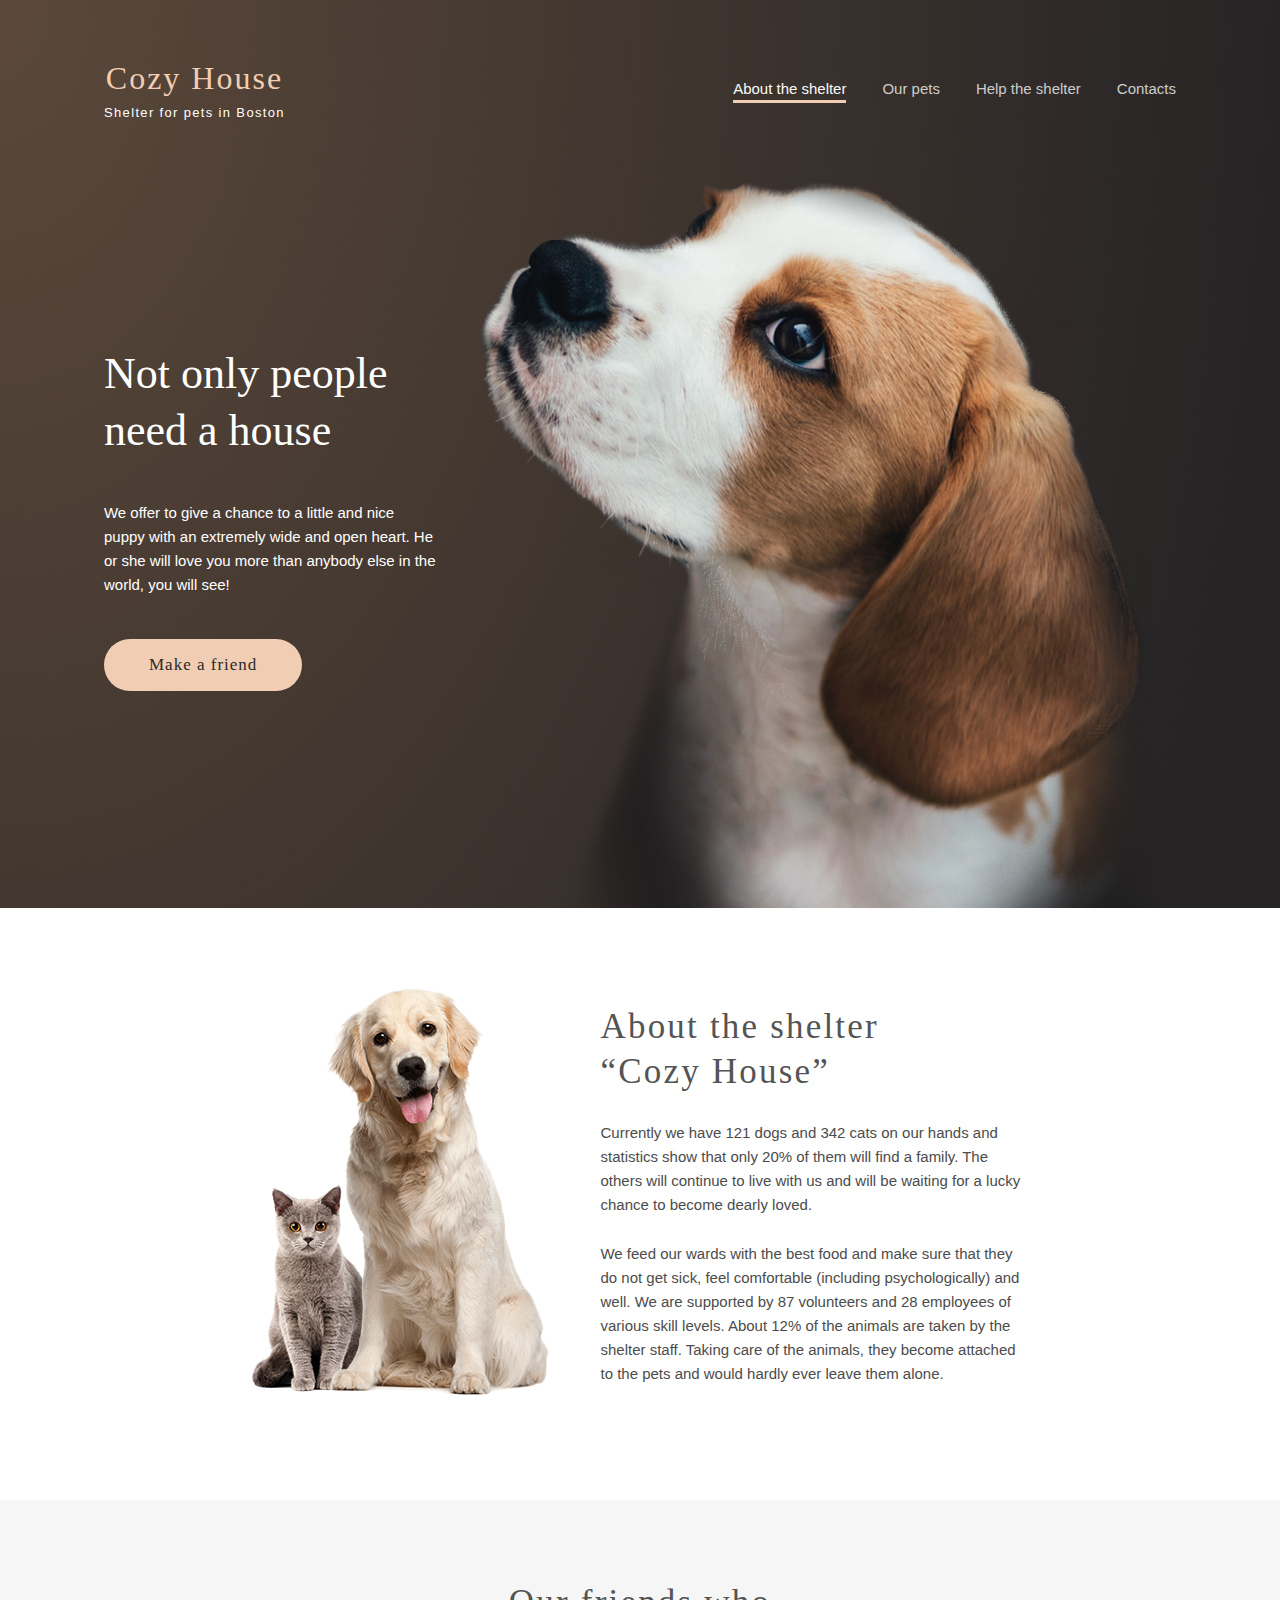
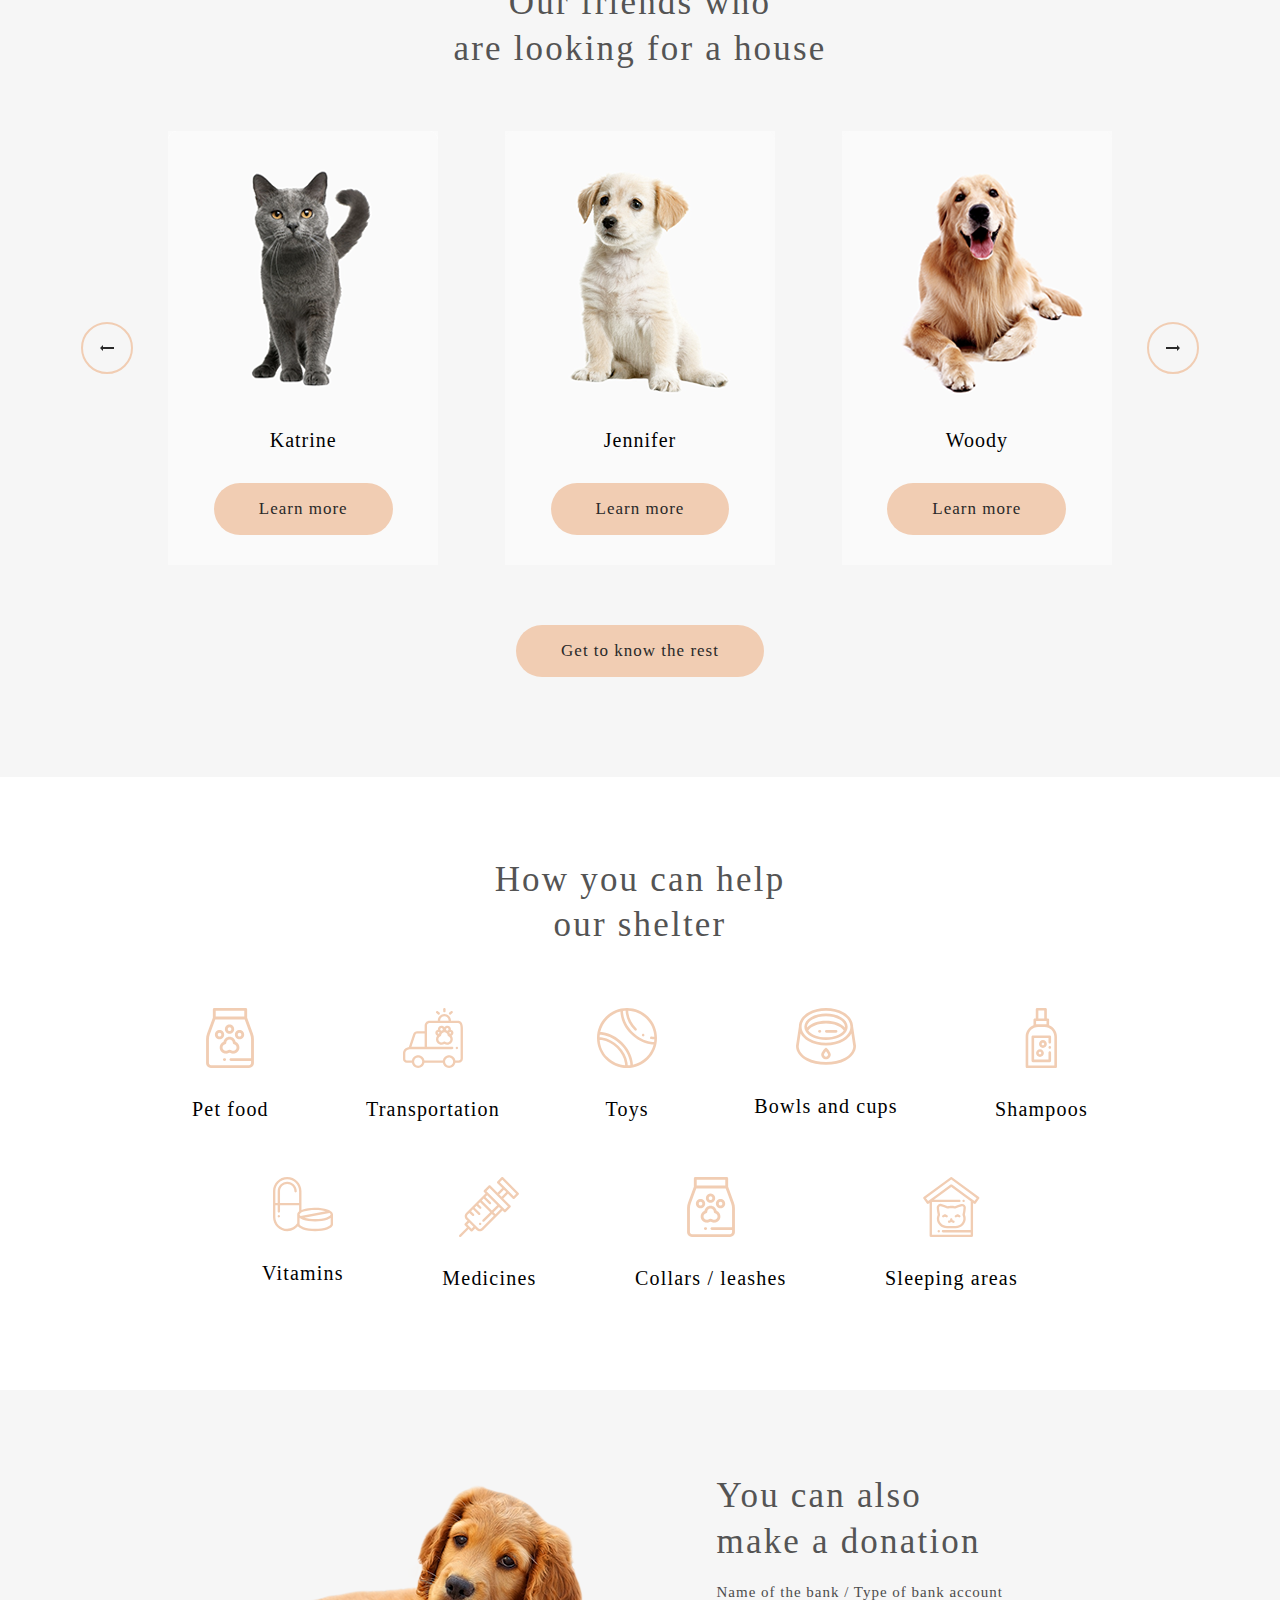
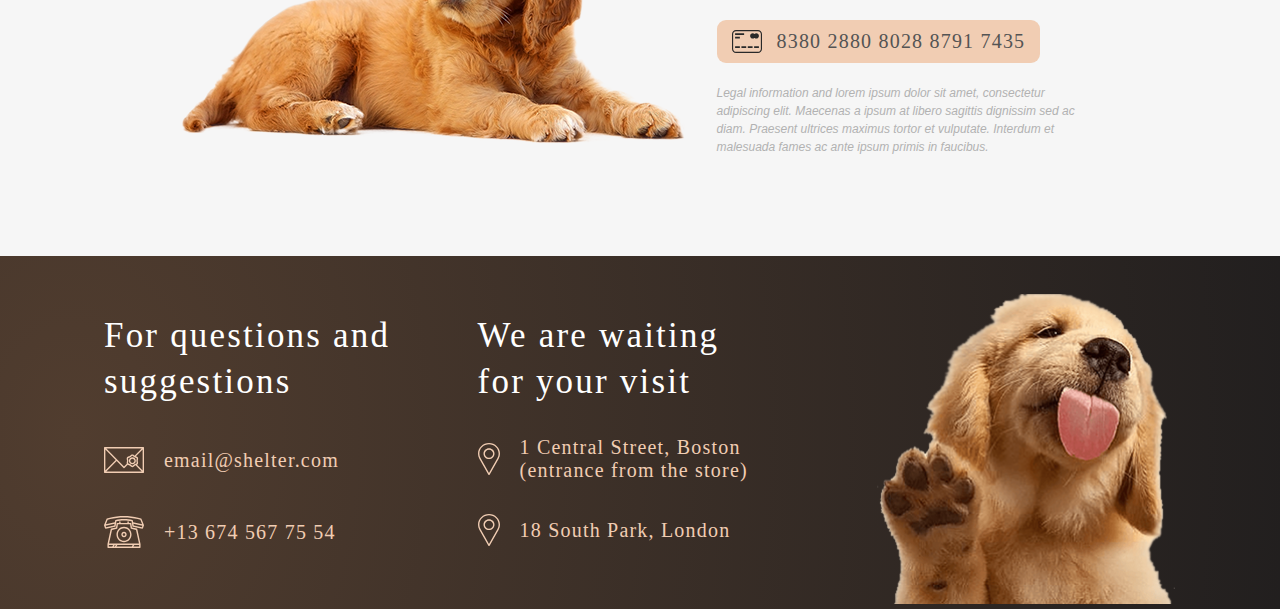
==== shelter/pages/main/index.html @ 8265699c "feat: added footer" ====
<!DOCTYPE html>
<html lang="en">
<head>
  <meta charset="UTF-8">
  <meta name="viewport" content="width=device-width, initial-scale=1.0">
  <title>Shelter</title>
  <link rel="stylesheet" href="normolize.css">
  <link rel="stylesheet" href="style.css">
</head>
<body>
  
  <header class="header">
    <div class="container">
      <div class="row header__row">
        <div class="logo">
          <h1 class="logo__title">Cozy House</h1>
          <span class="logo__subtitle">Shelter for pets in Boston</span>
        </div>
        <nav class="navigation">
          <ul class="menu">
            <li class="menu__item">
              <a href="#" class="menu__item-link item-link__active">About the shelter</a>
            </li>
            <li class="menu__item">
              <a href="#" class="menu__item-link">Our pets</a>
            </li>
            <li class="menu__item">
              <a href="#" class="menu__item-link">Help the shelter</a>
            </li>
            <li class="menu__item">
              <a href="#" class="menu__item-link">Contacts</a>
            </li>
          </ul>
        </nav>
      </div>
    </div>
    <!-- /.container -->
  </header>
  <!-- /.header -->
  <main class="hero">
    <div class="container">
      <div class="row hero__row">
        <div class="hero-text">
          <h2 class="hero__title">Not only people need a house</h2>
          <p class="hero__subtitle paragraph-l">We offer to give a chance to a little and nice puppy with an extremely wide and open heart. He or she will love you more than anybody else in the world, you will see!</p>
          <button class="button hero__button">Make a friend</button>
        </div>
        <!-- /.hero-text -->
        <div class="hero-image__wrapper">
          <img src="/shelter/assets/images/start-screen-puppy.png" alt="main-dog" class="hero__image">
        </div>
        <!-- /.hero-image -->
      </div>
    </div>
    <!-- /.container -->
  </main>
  <!-- /.hero -->
  <section class="about section">
    <div class="container">
      <div class="row about__row">
        <div class="about__image-wrapper">
          <img src="/shelter/assets/images/about-pets.png" alt="about-pets" class="about__image">
        </div>
        <div class="about__text">
          <h3 class="about-heading heading">About the shelter “Cozy House”</h3>
          <p class="about-subheading paragraph-l">
            Currently we have 121 dogs and 342 cats on our hands and statistics show that only 20% of them will find a family. The others will continue to live with us and will be waiting for a lucky chance to become dearly loved.
          </p>
          <p class="about-subheading paragraph-l">
            We feed our wards with the best food and make sure that they do not get sick, feel comfortable (including psychologically) and well. We are supported by 87 volunteers and 28 employees of various skill levels. About 12% of the animals are taken by the shelter staff. Taking care of the animals, they become attached to the pets and would hardly ever leave them alone.
          </p>
        </div>
      </div>
    </div>
    <!-- /.container -->
  </section>
  <!-- /.about -->
  <section class="pets section">
    <div class="container">
      <div class="row pets__row">
        <h3 class="pets-heading heading">Our friends who
          <br>are looking for a house</h3>
        <div class="pets__slider slider">
          <button class="button__arrow button__arrow-prev"></button>
          <div class="pets-card">
            <img src="/shelter/assets/images/pets-katrine.png" alt="pets-katrine" class="pets-card__image">
            <div class="pets-card__name">Katrine</div>
            <div class="button button-light">Learn more</div>
          </div>
          <div class="pets-card">
            <img src="/shelter/assets/images/pets-jennifer.png" alt="pets-jennifer" class="pets-card__image">
            <div class="pets-card__name">Jennifer</div>
            <div class="button button-light">Learn more</div>
          </div>
          <div class="pets-card">
            <img src="/shelter/assets/images/pets-woody.png" alt="pets-woody" class="pets-card__image">
            <div class="pets-card__name">Woody</div>
            <div class="button button-light">Learn more</div>
          </div>
          <button class="button__arrow button__arrow-next"></button>
        </div>
        <button class="button pets__button">Get to know the rest</button>
      </div>
    </div>
    <!-- /.container -->
  </section>
  <!-- /.pets -->
  <section class="help section">
    <div class="container">
      <h3 class="help-heading heading">How you can help
        <br>our shelter</h3>
      <div class="help-list">
        <div class="help-list__row">
          <div class="list-item">
            <div class="item-img__wrap">
              <img src="/shelter/assets/icons/icon-pet-food.svg" alt="food" class="item-image">
            </div>
            <h4 class="item-heading">Pet food</h4>
          </div>
          <div class="list-item">
            <div class="item-img__wrap">
              <img src="/shelter/assets/icons/transportation.svg" alt="Transportation" class="item-image">
            </div>
            <h4 class="item-heading">Transportation</h4>
          </div>
          <div class="list-item">
            <div class="item-img__wrap">
              <img src="/shelter/assets/icons/toys.svg" alt="Toys" class="item-image">
            </div>
            <h4 class="item-heading">Toys</h4>
          </div>
          <div class="list-item">
            <div class="item-img__wrap">
              <img src="/shelter/assets/icons/bowls-and-cups.svg" alt="Bowls and cups" class="item-image">
            </div>
            <h4 class="item-heading">Bowls and cups</h4>
          </div>
          <div class="list-item">
            <div class="item-img__wrap">
              <img src="/shelter/assets/icons/shampoos.svg" alt="Shampoos" class="item-image">
            </div>
            <h4 class="item-heading">Shampoos</h4>
          </div>
        </div>
        <div class="help-list__row help-list__row--around">
          <div class="list-item">
            <div class="item-img__wrap">
              <img src="/shelter/assets/icons/vitamins.svg" alt="Vitamins" class="item-image">
            </div>
            <h4 class="item-heading">Vitamins</h4>
          </div>
          <div class="list-item">
            <div class="item-img__wrap">
              <img src="/shelter/assets/icons/medicines.svg" alt="Medicines" class="item-image">
            </div>
            <h4 class="item-heading">Medicines</h4>
          </div>
          <div class="list-item">
            <div class="item-img__wrap">
              <img src="/shelter/assets/icons/Vector.svg" alt="Collars / leashes" class="item-image">
            </div>
            <h4 class="item-heading">Collars / leashes</h4>
          </div>
          <div class="list-item">
            <div class="item-img__wrap">
              <img src="/shelter/assets/icons/sleeping-area.svg" alt="Sleeping areas" class="item-image">
            </div>
            <h4 class="item-heading">Sleeping areas</h4>
          </div>
        </div>
      </div>
      
    </div>
    <!-- /.container -->
  </section>
  <!-- /.help -->
  <section class="donation section">
    <div class="container">
      <div class="row donation__row">
        <div class="donation-dog__wrap">
          <img src="/shelter/assets/images/donation-dog.png" alt="dog" class="donation-dog">
        </div>
        <div class="about__text donation__text">
          <h3 class="about-heading heading donation-heading">You can also make a donation</h3>
          <p class="about-subheading paragraph-l donation-subheading">
            Name of the bank / Type of bank account
          </p>
          <div class="credit-card">
            <div class="credit-card__img-wrap">
              <img src="/shelter/assets/icons/credit-card.svg" alt="credit" class="credit-card-image">
            </div>
            <a href="#" class="credit-card__link">8380 2880 8028 8791 7435</a>
          </div>
          <p class="credit-card__desk">
            Legal information and lorem ipsum dolor sit amet, consectetur adipiscing elit. Maecenas a ipsum at libero sagittis dignissim sed ac diam. Praesent ultrices maximus tortor et vulputate. Interdum et malesuada fames ac ante ipsum primis in faucibus.
          </p>
        </div>
      </div>
    </div>
    <!-- /.container -->
  </section>
  <!-- /.donation -->
  <footer class="footer">
    <div class="container">
      <div class="row footer__row">
        <div class="footer__item">
          <h3 class="about-heading heading footer-heading">For questions and suggestions</h3>
          <div class="footer__item-element">
            <img src="/shelter/assets/icons/icon-email.svg" alt="email" class="footer-item__img">
            <a href="mailto:email@shelter.com" class="credit-card__link footer__item-link">email@shelter.com</a>
          </div>
          <div class="footer__item-element">
            <img src="/shelter/assets/icons/icon-phone.svg" alt="email" class="footer-item__img">
            <a href="tel:+136745677554" class="credit-card__link footer__item-link">+13 674 567 75 54</a>
          </div>
        </div>
        <div class="footer__item">
          <h3 class="about-heading heading footer-heading">We are waiting for your visit</h3>
          <div class="footer__item-element footer__location">
            <img src="/shelter/assets/icons/icon-marker.svg" alt="email" class="footer-item__img">
            <a href="https://www.google.com.ua/maps/place/1+Central+St,+Boston,+MA+02109,+%D0%A1%D0%A8%D0%90/@42.3585519,-71.056915,17z/data=!3m1!4b1!4m5!3m4!1s0x89e370868bc2ce7b:0x82fa7db94f5fea9e!8m2!3d42.3585519!4d-71.0547263?hl=ru" class="credit-card__link footer__item-link">1 Central Street, Boston (entrance from the store)</a>
          </div>
          <div class="footer__item-element footer__location">
            <img src="/shelter/assets/icons/icon-marker.svg" alt="email" class="footer-item__img">
            <a href="https://www.google.com.ua/maps/search/18+South+Park,+London+/@51.5285582,-0.2416815,11z/data=!3m1!4b1?hl=ru" class="credit-card__link footer__item-link">18 South Park, London </a>
          </div>
        </div>
        <div class="footer__item footer__item--puppy">
          <img src="/shelter/assets/images/footer-puppy.png" alt="puppy" class="footer-puppy">
        </div>
      </div>
    </div>
    <!-- /.container -->
  </footer>
  <!-- /.footer -->
</body>
</html>
---- shelter/pages/main/normolize.css ----
/*! normalize.css v8.0.1 | MIT License | github.com/necolas/normalize.css */

/* Document
   ========================================================================== */

/**
 * 1. Correct the line height in all browsers.
 * 2. Prevent adjustments of font size after orientation changes in iOS.
 */

 html {
  line-height: 1.15; /* 1 */
  -webkit-text-size-adjust: 100%; /* 2 */
}

/* Sections
   ========================================================================== */

/**
 * Remove the margin in all browsers.
 */

body {
  margin: 0;
}

/**
 * Render the `main` element consistently in IE.
 */

main {
  display: block;
}

/**
 * Correct the font size and margin on `h1` elements within `section` and
 * `article` contexts in Chrome, Firefox, and Safari.
 */

h1 {
  font-size: 2em;
  margin: 0.67em 0;
}

/* Grouping content
   ========================================================================== */

/**
 * 1. Add the correct box sizing in Firefox.
 * 2. Show the overflow in Edge and IE.
 */

hr {
  box-sizing: content-box; /* 1 */
  height: 0; /* 1 */
  overflow: visible; /* 2 */
}

/**
 * 1. Correct the inheritance and scaling of font size in all browsers.
 * 2. Correct the odd `em` font sizing in all browsers.
 */

pre {
  font-family: monospace, monospace; /* 1 */
  font-size: 1em; /* 2 */
}

/* Text-level semantics
   ========================================================================== */

/**
 * Remove the gray background on active links in IE 10.
 */

a {
  background-color: transparent;
}

/**
 * 1. Remove the bottom border in Chrome 57-
 * 2. Add the correct text decoration in Chrome, Edge, IE, Opera, and Safari.
 */

abbr[title] {
  border-bottom: none; /* 1 */
  text-decoration: underline; /* 2 */
  text-decoration: underline dotted; /* 2 */
}

/**
 * Add the correct font weight in Chrome, Edge, and Safari.
 */

b,
strong {
  font-weight: bolder;
}

/**
 * 1. Correct the inheritance and scaling of font size in all browsers.
 * 2. Correct the odd `em` font sizing in all browsers.
 */

code,
kbd,
samp {
  font-family: monospace, monospace; /* 1 */
  font-size: 1em; /* 2 */
}

/**
 * Add the correct font size in all browsers.
 */

small {
  font-size: 80%;
}

/**
 * Prevent `sub` and `sup` elements from affecting the line height in
 * all browsers.
 */

sub,
sup {
  font-size: 75%;
  line-height: 0;
  position: relative;
  vertical-align: baseline;
}

sub {
  bottom: -0.25em;
}

sup {
  top: -0.5em;
}

/* Embedded content
   ========================================================================== */

/**
 * Remove the border on images inside links in IE 10.
 */

img {
  border-style: none;
}

/* Forms
   ========================================================================== */

/**
 * 1. Change the font styles in all browsers.
 * 2. Remove the margin in Firefox and Safari.
 */

button,
input,
optgroup,
select,
textarea {
  font-family: inherit; /* 1 */
  font-size: 100%; /* 1 */
  line-height: 1.15; /* 1 */
  margin: 0; /* 2 */
}

/**
 * Show the overflow in IE.
 * 1. Show the overflow in Edge.
 */

button,
input { /* 1 */
  overflow: visible;
}

/**
 * Remove the inheritance of text transform in Edge, Firefox, and IE.
 * 1. Remove the inheritance of text transform in Firefox.
 */

button,
select { /* 1 */
  text-transform: none;
}

/**
 * Correct the inability to style clickable types in iOS and Safari.
 */

button,
[type="button"],
[type="reset"],
[type="submit"] {
  -webkit-appearance: button;
}

/**
 * Remove the inner border and padding in Firefox.
 */

button::-moz-focus-inner,
[type="button"]::-moz-focus-inner,
[type="reset"]::-moz-focus-inner,
[type="submit"]::-moz-focus-inner {
  border-style: none;
  padding: 0;
}

/**
 * Restore the focus styles unset by the previous rule.
 */

button:-moz-focusring,
[type="button"]:-moz-focusring,
[type="reset"]:-moz-focusring,
[type="submit"]:-moz-focusring {
  outline: 1px dotted ButtonText;
}

/**
 * Correct the padding in Firefox.
 */

fieldset {
  padding: 0.35em 0.75em 0.625em;
}

/**
 * 1. Correct the text wrapping in Edge and IE.
 * 2. Correct the color inheritance from `fieldset` elements in IE.
 * 3. Remove the padding so developers are not caught out when they zero out
 *    `fieldset` elements in all browsers.
 */

legend {
  box-sizing: border-box; /* 1 */
  color: inherit; /* 2 */
  display: table; /* 1 */
  max-width: 100%; /* 1 */
  padding: 0; /* 3 */
  white-space: normal; /* 1 */
}

/**
 * Add the correct vertical alignment in Chrome, Firefox, and Opera.
 */

progress {
  vertical-align: baseline;
}

/**
 * Remove the default vertical scrollbar in IE 10+.
 */

textarea {
  overflow: auto;
}

/**
 * 1. Add the correct box sizing in IE 10.
 * 2. Remove the padding in IE 10.
 */

[type="checkbox"],
[type="radio"] {
  box-sizing: border-box; /* 1 */
  padding: 0; /* 2 */
}

/**
 * Correct the cursor style of increment and decrement buttons in Chrome.
 */

[type="number"]::-webkit-inner-spin-button,
[type="number"]::-webkit-outer-spin-button {
  height: auto;
}

/**
 * 1. Correct the odd appearance in Chrome and Safari.
 * 2. Correct the outline style in Safari.
 */

[type="search"] {
  -webkit-appearance: textfield; /* 1 */
  outline-offset: -2px; /* 2 */
}

/**
 * Remove the inner padding in Chrome and Safari on macOS.
 */

[type="search"]::-webkit-search-decoration {
  -webkit-appearance: none;
}

/**
 * 1. Correct the inability to style clickable types in iOS and Safari.
 * 2. Change font properties to `inherit` in Safari.
 */

::-webkit-file-upload-button {
  -webkit-appearance: button; /* 1 */
  font: inherit; /* 2 */
}

/* Interactive
   ========================================================================== */

/*
 * Add the correct display in Edge, IE 10+, and Firefox.
 */

details {
  display: block;
}

/*
 * Add the correct display in all browsers.
 */

summary {
  display: list-item;
}

/* Misc
   ========================================================================== */

/**
 * Add the correct display in IE 10+.
 */

template {
  display: none;
}

/**
 * Add the correct display in IE 10.
 */

[hidden] {
  display: none;
}
---- shelter/pages/main/style.css ----
*, *:before, *:after {
  -webkit-box-sizing: border-box;
          box-sizing: border-box;
}

*:active, *:hover, *:focus {
  outline: 0;
  outline-offset: 0;
}

html {
  font-size: 16px;
}

body {
  position: relative;
  font-family: Arial, Helvetica, sans-serif;
  font-size: 1rem;
}

a {
  text-decoration: none;
}

.section {
  padding: 5rem 0 6.25rem;
}

.container {
  width: 90%;
  max-width: 1280px;
  margin: auto;
}

.row {
  display: -webkit-box;
  display: -ms-flexbox;
  display: flex;
  -webkit-box-align: center;
      -ms-flex-align: center;
          align-items: center;
  -webkit-box-pack: justify;
      -ms-flex-pack: justify;
          justify-content: space-between;
}

.button {
  display: inline-block;
  padding: 0.937rem 2.812rem;
  border: none;
  border-radius: 6.25rem;
  font-family: Georgia, 'Times New Roman', Times, serif;
  font-size: 1.0625rem;
  font-weight: 400;
  line-height: 130%;
  letter-spacing: 1px;
  color: #292929;
  background-color: #F1CDB3;
}

.button:hover {
  cursor: pointer;
  background-color: #FDDCC4;
}

.paragraph-l {
  margin: 0;
  font-size: 0.937rem;
  font-weight: 400;
  line-height: 160%;
  color: #4C4C4C;
}

.heading {
  margin: 0 auto;
  margin-bottom: 3.75rem;
  max-width: 26rem;
  font-family: Georgia, 'Times New Roman', Times, serif;
  font-size: 2.187rem;
  font-weight: 400;
  line-height: 130%;
  letter-spacing: 2.2px;
  color: #545454;
  text-align: center;
}

.header {
  position: absolute;
  top: 3.75rem;
  width: 100%;
}

.header__row {
  padding: 0 2.5rem 0 2.5rem;
}

.navigation {
  display: -webkit-box;
  display: -ms-flexbox;
  display: flex;
  width: 27.678rem;
}

.menu {
  display: -webkit-box;
  display: -ms-flexbox;
  display: flex;
  -webkit-box-align: center;
      -ms-flex-align: center;
          align-items: center;
  -webkit-box-pack: justify;
      -ms-flex-pack: justify;
          justify-content: space-between;
  margin: 0 0 0.2rem 0;
  padding: 0;
  width: 100%;
  list-style-type: none;
}

.menu__item {
  color: #ffffff;
}

.menu__item-link {
  position: relative;
  font-weight: 400;
  font-size: 0.937rem;
  line-height: 1.5;
  color: #CDCDCD;
}

.menu__item-link:hover {
  cursor: pointer;
  color: #FAFAFA;
}

.menu__item-link:hover::after {
  position: absolute;
  bottom: -6px;
  left: 0;
  content: '';
  width: 100%;
  height: 3px;
  background-color: #F1CDB3;
}

.item-link__active {
  color: #FAFAFA;
}

.item-link__active::after {
  position: absolute;
  bottom: -6px;
  left: 0;
  content: '';
  width: 100%;
  height: 3px;
  background-color: #F1CDB3;
}

.logo {
  display: -webkit-box;
  display: -ms-flexbox;
  display: flex;
  -webkit-box-align: center;
      -ms-flex-align: center;
          align-items: center;
  -webkit-box-pack: center;
      -ms-flex-pack: center;
          justify-content: center;
  -webkit-box-orient: vertical;
  -webkit-box-direction: normal;
      -ms-flex-direction: column;
          flex-direction: column;
}

.logo__title {
  margin: 0 0 0.6rem 0;
  font-family: Georgia, 'Times New Roman', Times, serif;
  font-size: 2rem;
  font-weight: 400;
  letter-spacing: 2px;
  color: #F1CDB3;
}

.logo__subtitle {
  margin: 0;
  font-size: 0.812rem;
  letter-spacing: 1.35px;
  color: #ffffff;
}

.hero {
  padding-top: 11.25rem;
  background: url("shelter/assets/images/start-screen-background.png"), radial-gradient(100% 215.42% at 0% 0%, #5B483A 0%, #262425 100%), #211F20;
}

.hero__row {
  -webkit-box-align: start;
      -ms-flex-align: start;
          align-items: start;
  padding: 0 2.5rem 0 2.5rem;
}

.hero-text {
  margin-right: 2.625rem;
  padding-top: 10.31rem;
  max-width: 28.75rem;
}

.hero__title {
  margin: 0 0 2.625rem 0;
  max-width: 23rem;
  font-family: Georgia, 'Times New Roman', Times, serif;
  font-size: 2.75rem;
  font-weight: 400;
  line-height: 130%;
  color: #ffffff;
}

.hero__subtitle {
  margin-bottom: 2.58rem;
  color: #ffffff;
}

.hero-image__wrapper {
  height: 45.5rem;
}

.about__row {
  -webkit-box-align: start;
      -ms-flex-align: start;
          align-items: start;
  -ms-flex-pack: distribute;
      justify-content: space-around;
  margin: 0 10rem;
}

.about__text {
  margin-top: 1rem;
  max-width: 26.875rem;
}

.about-heading {
  margin: 0;
  max-width: 22.5rem;
  text-align: left;
}

.about-subheading {
  margin-top: 1.6rem;
  line-height: 1.5rem;
}

.pets {
  background-color: #F6F6F6;
}

.pets__row {
  display: -webkit-box;
  display: -ms-flexbox;
  display: flex;
  -webkit-box-orient: vertical;
  -webkit-box-direction: normal;
      -ms-flex-direction: column;
          flex-direction: column;
  width: 100%;
}

.pets__slider {
  display: -webkit-box;
  display: -ms-flexbox;
  display: flex;
  -webkit-box-align: center;
      -ms-flex-align: center;
          align-items: center;
  -ms-flex-pack: distribute;
      justify-content: space-around;
  width: 100%;
  margin: 0 0 3.75rem;
}

.pets-card {
  display: -webkit-box;
  display: -ms-flexbox;
  display: flex;
  -webkit-box-orient: vertical;
  -webkit-box-direction: normal;
      -ms-flex-direction: column;
          flex-direction: column;
  -webkit-box-align: center;
      -ms-flex-align: center;
          align-items: center;
  padding-bottom: 1.875rem;
  background-color: #FAFAFA;
}

.pets-card:nth-child(3) {
  margin: 0 2rem;
}

.pets-card__image {
  margin-bottom: 1.59rem;
}

.pets-card__name {
  margin-bottom: 1.875rem;
  font-family: Georgia, 'Times New Roman', Times, serif;
  font-size: 1.25rem;
  font-weight: 400;
  line-height: 130%;
  letter-spacing: 1px;
}

.button__arrow {
  width: 3.25rem;
  height: 3.25rem;
  border: 2px solid #F1CDB3;
  border-radius: 50%;
  background: transparent;
}

.button__arrow:hover {
  cursor: pointer;
  background-color: #F1CDB3;
}

.button__arrow-prev {
  background: transparent url("/shelter/assets/icons/Arrow.svg") center center no-repeat;
}

.button__arrow-next {
  background: transparent url("/shelter/assets/icons/Arrow_next.svg") center center no-repeat;
}

.help-list {
  padding: 0 8rem;
}

.help-list__row {
  display: -webkit-box;
  display: -ms-flexbox;
  display: flex;
  -webkit-box-align: start;
      -ms-flex-align: start;
          align-items: start;
  -webkit-box-pack: justify;
      -ms-flex-pack: justify;
          justify-content: space-between;
  margin-bottom: 3.5rem;
  width: 100%;
}

.help-list__row--around {
  -ms-flex-pack: distribute;
      justify-content: space-around;
  margin-bottom: 0;
  padding: 0 1.3rem;
}

.list-item {
  display: -webkit-box;
  display: -ms-flexbox;
  display: flex;
  -webkit-box-align: center;
      -ms-flex-align: center;
          align-items: center;
  -webkit-box-orient: vertical;
  -webkit-box-direction: normal;
      -ms-flex-direction: column;
          flex-direction: column;
}

.item-img__wrap {
  margin-bottom: 1.6rem;
}

.item-heading {
  margin: 0;
  font-family: Georgia, 'Times New Roman', Times, serif;
  font-size: 1.25rem;
  font-weight: 400;
  line-height: 1.4375rem;
  letter-spacing: 1.2px;
}

.donation {
  padding-top: 4.2rem;
  background-color: #F6F6F6;
}

.donation__row {
  margin-right: 2rem;
  -webkit-box-pack: center;
      -ms-flex-pack: center;
          justify-content: center;
  -webkit-box-align: start;
      -ms-flex-align: start;
          align-items: start;
}

.donation-dog__wrap {
  padding-top: 1.68rem;
}

.donation__text {
  padding-left: 1.875rem;
  max-width: 23.75rem;
}

.donation-heading {
  max-width: 18.75rem;
}

.donation-subheading {
  margin-top: 1rem;
  font-family: Georgia, 'Times New Roman', Times, serif;
  letter-spacing: 1px;
}

.credit-card {
  display: -webkit-inline-box;
  display: -ms-inline-flexbox;
  display: inline-flex;
  -webkit-box-align: center;
      -ms-flex-align: center;
          align-items: center;
  margin: 1rem 0 1.3rem;
  padding: 0.625rem 0.9375rem;
  background-color: #F1CDB3;
  border: none;
  border-radius: 0.5625rem;
}

.credit-card__img-wrap {
  display: -webkit-box;
  display: -ms-flexbox;
  display: flex;
  -webkit-box-align: center;
      -ms-flex-align: center;
          align-items: center;
  -webkit-box-pack: center;
      -ms-flex-pack: center;
          justify-content: center;
}

.credit-card__link {
  padding-left: 0.9375rem;
  font-family: Georgia, 'Times New Roman', Times, serif;
  font-size: 1.25rem;
  font-weight: 400;
  line-height: 1.4375rem;
  letter-spacing: 1.2px;
  color: #545454;
}

.credit-card__desk {
  margin: 0;
  width: 24rem;
  font-style: italic;
  font-size: 0.75rem;
  font-weight: 400;
  line-height: 1.125rem;
  color: #B2B2B2;
}

.footer {
  background: url(noise_lines_transparent@2X.png), radial-gradient(110.67% 538.64% at 5.73% 50%, #513D2F 0%, #1A1A1C 100%), #211F20;
}

.footer__row {
  -webkit-box-align: start;
      -ms-flex-align: start;
          align-items: flex-start;
  padding-top: 2.4rem;
}

.footer-heading {
  max-width: 18rem;
  color: #ffffff;
}

.footer__item {
  padding: 1.2rem 2.5rem 0;
  max-width: 23.75rem;
}

.footer__item:nth-child(2) {
  padding-left: 2.1rem;
}

.footer__item-element {
  display: -webkit-box;
  display: -ms-flexbox;
  display: flex;
  -webkit-box-align: center;
      -ms-flex-align: center;
          align-items: center;
  margin-top: 2.5rem;
}

.footer__item--puppy {
  padding-top: 0;
}

.footer__item-link {
  padding-left: 1.25rem;
  color: #F1CDB3;
}

.footer__location {
  margin-top: 2rem;
}
/*# sourceMappingURL=style.css.map */
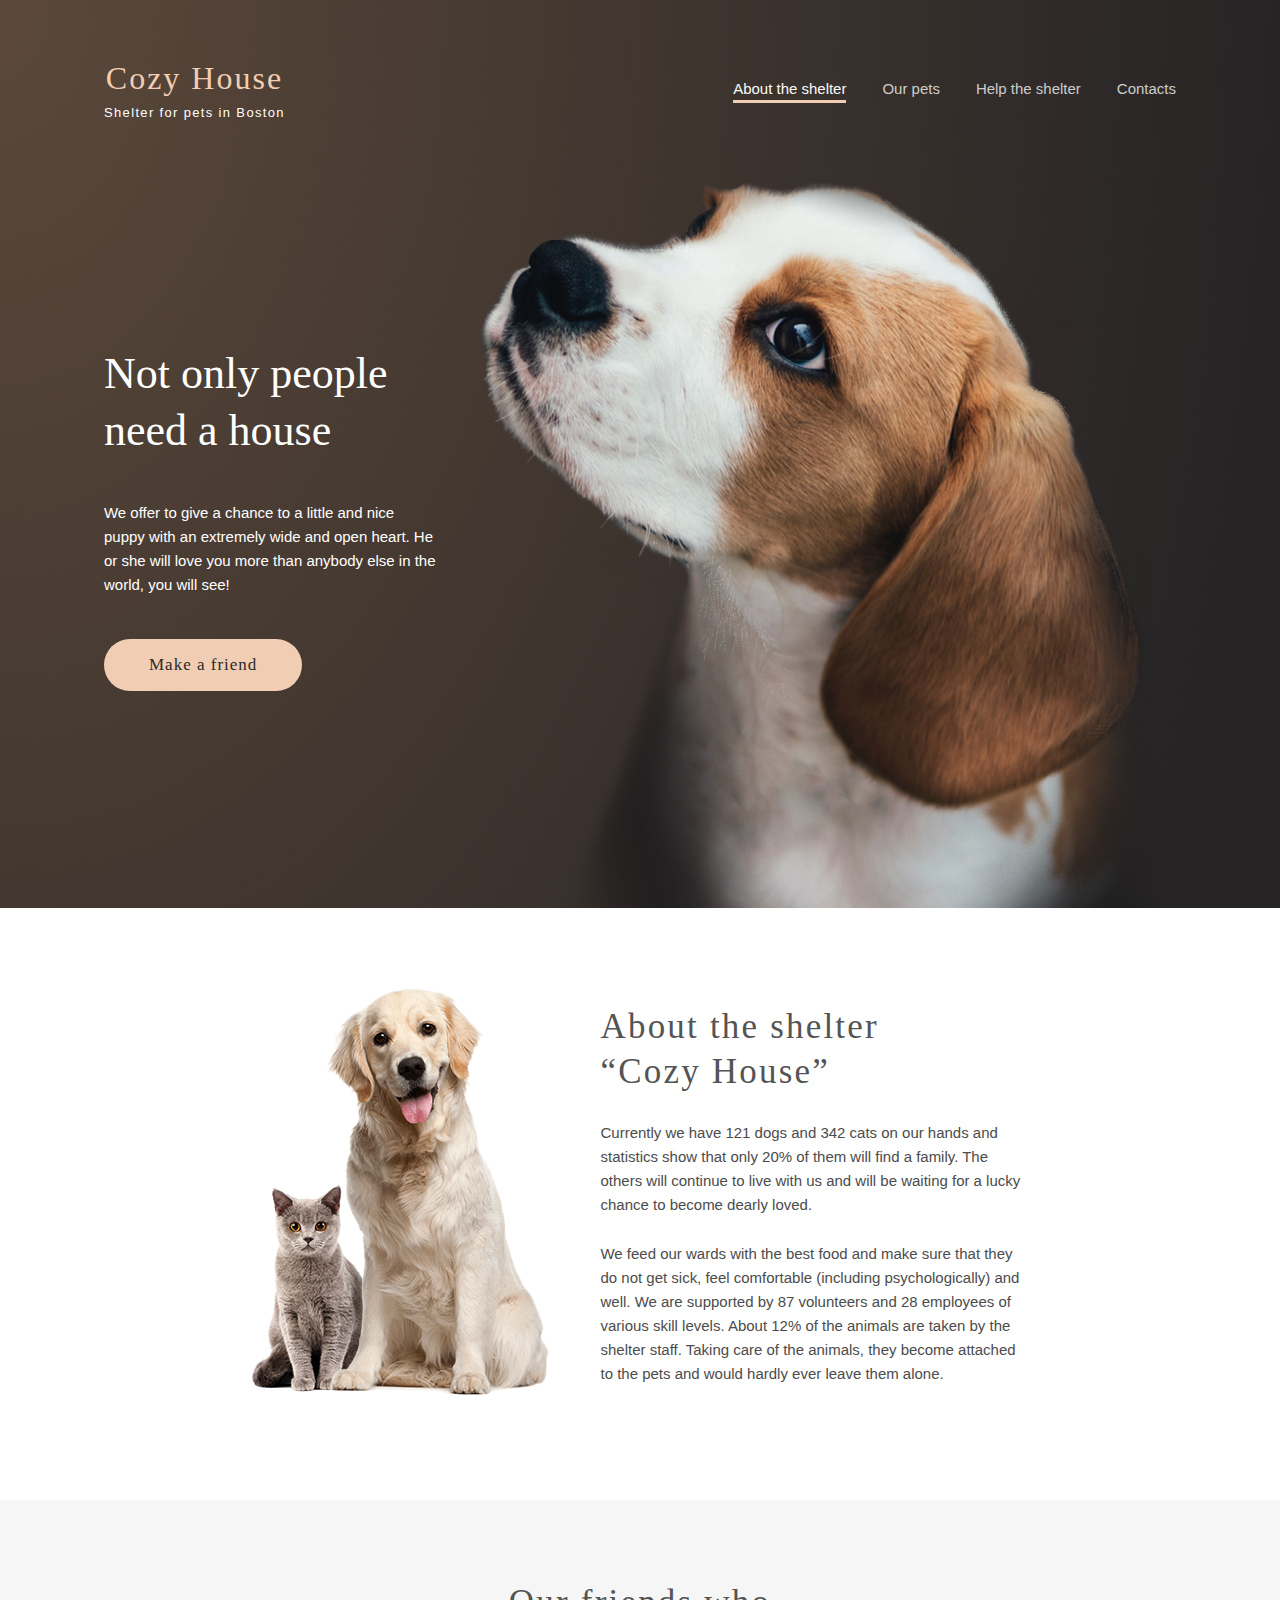
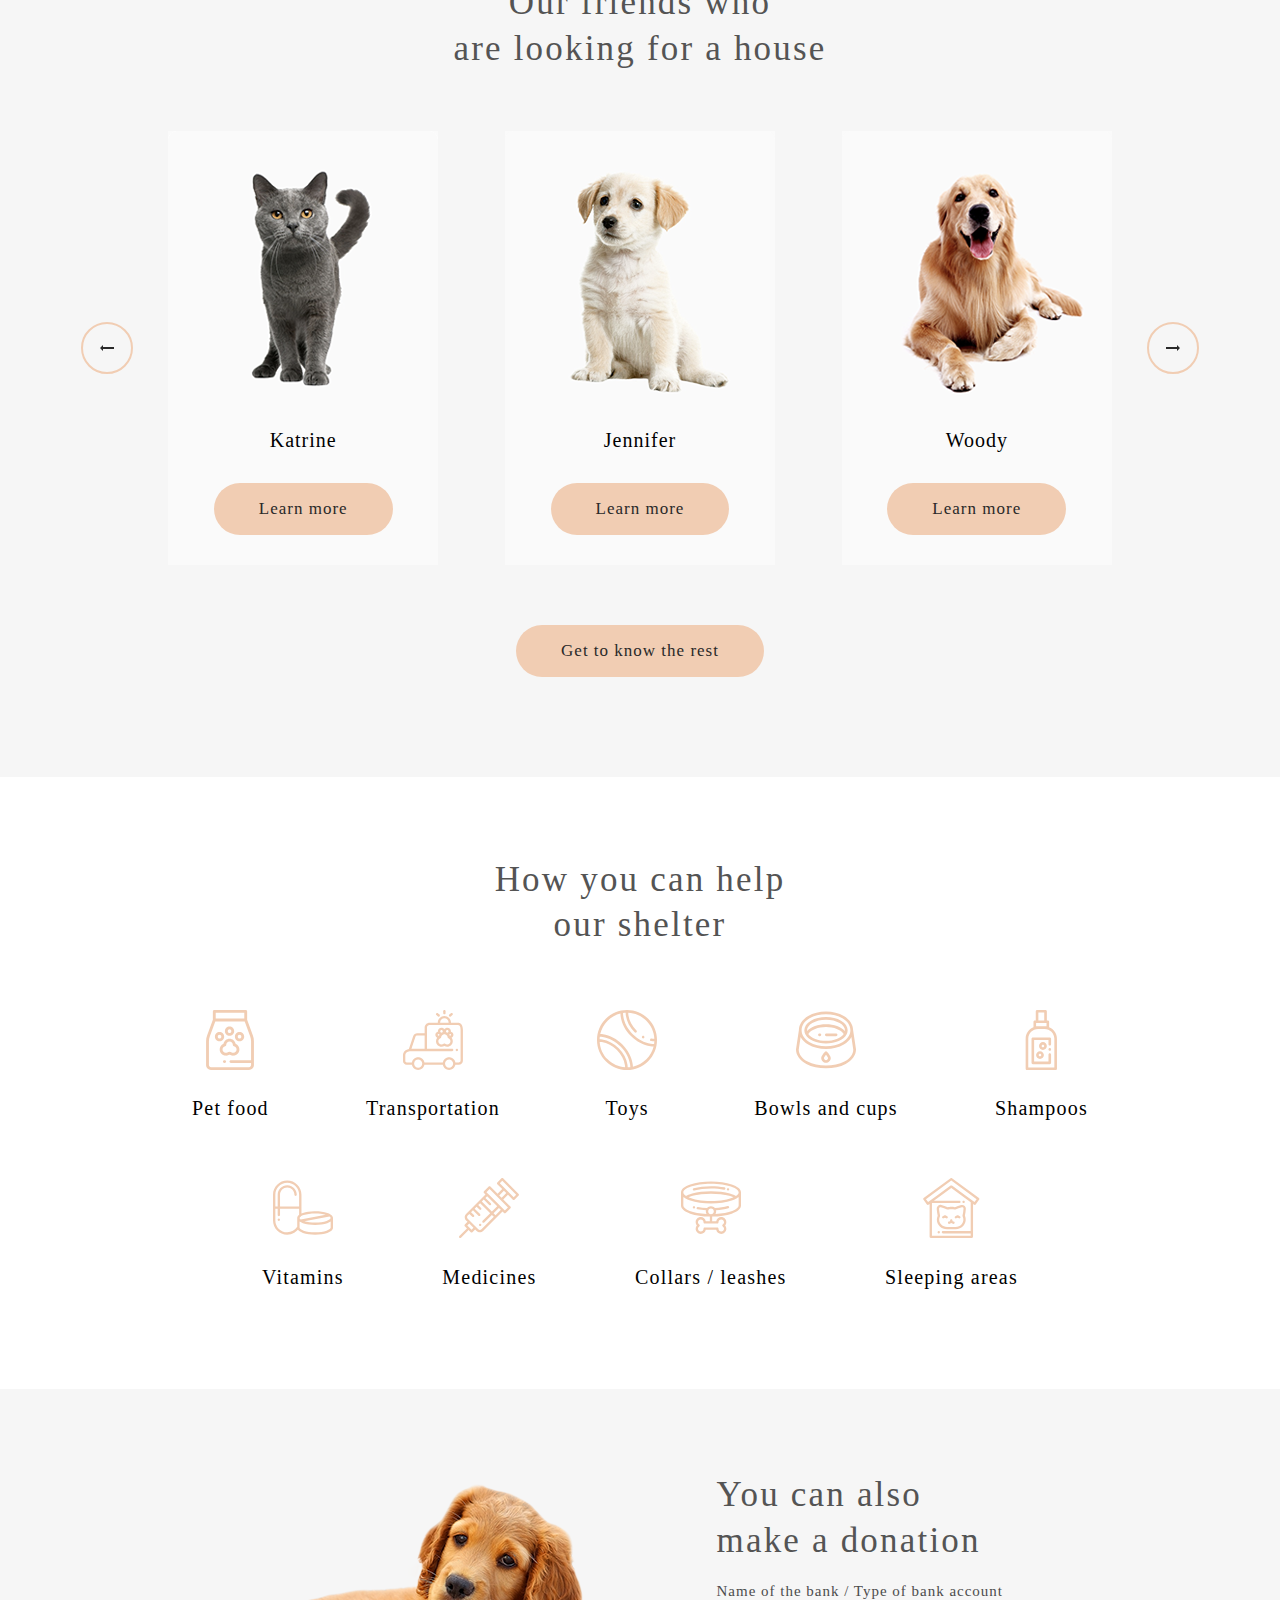
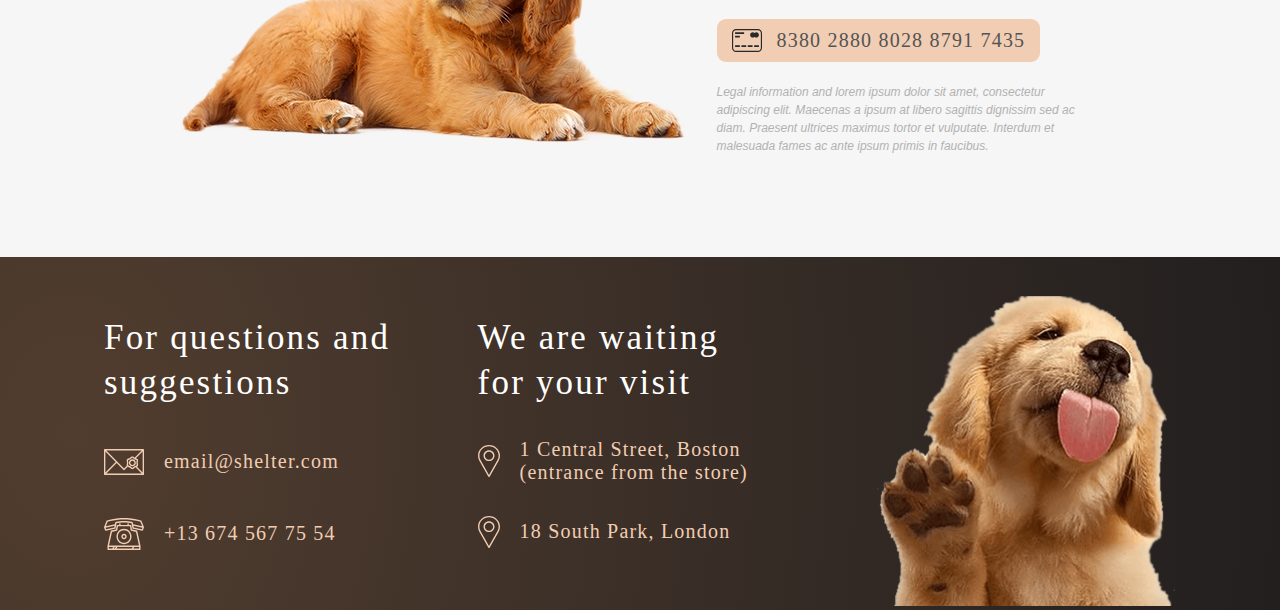
==== commit 45fb3393: "fix: fixed small errors" ====
--- a/shelter/pages/main/index.html
+++ b/shelter/pages/main/index.html
@@ -157,7 +157,7 @@
           </div>
           <div class="list-item">
             <div class="item-img__wrap">
-              <img src="/shelter/assets/icons/Vector.svg" alt="Collars / leashes" class="item-image">
+              <img src="/shelter/assets/icons/collars-or-leashes.svg" alt="Collars / leashes" class="item-image">
             </div>
             <h4 class="item-heading">Collars / leashes</h4>
           </div>
--- a/shelter/pages/main/style.css
+++ b/shelter/pages/main/style.css
@@ -372,7 +372,11 @@
 }
 
 .item-img__wrap {
+  display: -webkit-box;
+  display: -ms-flexbox;
+  display: flex;
   margin-bottom: 1.6rem;
+  min-height: 4rem;
 }
 
 .item-heading {
@@ -385,7 +389,7 @@
 }
 
 .donation {
-  padding-top: 4.2rem;
+  padding: 4.2rem 0 6.4rem;
   background-color: #F6F6F6;
 }
 
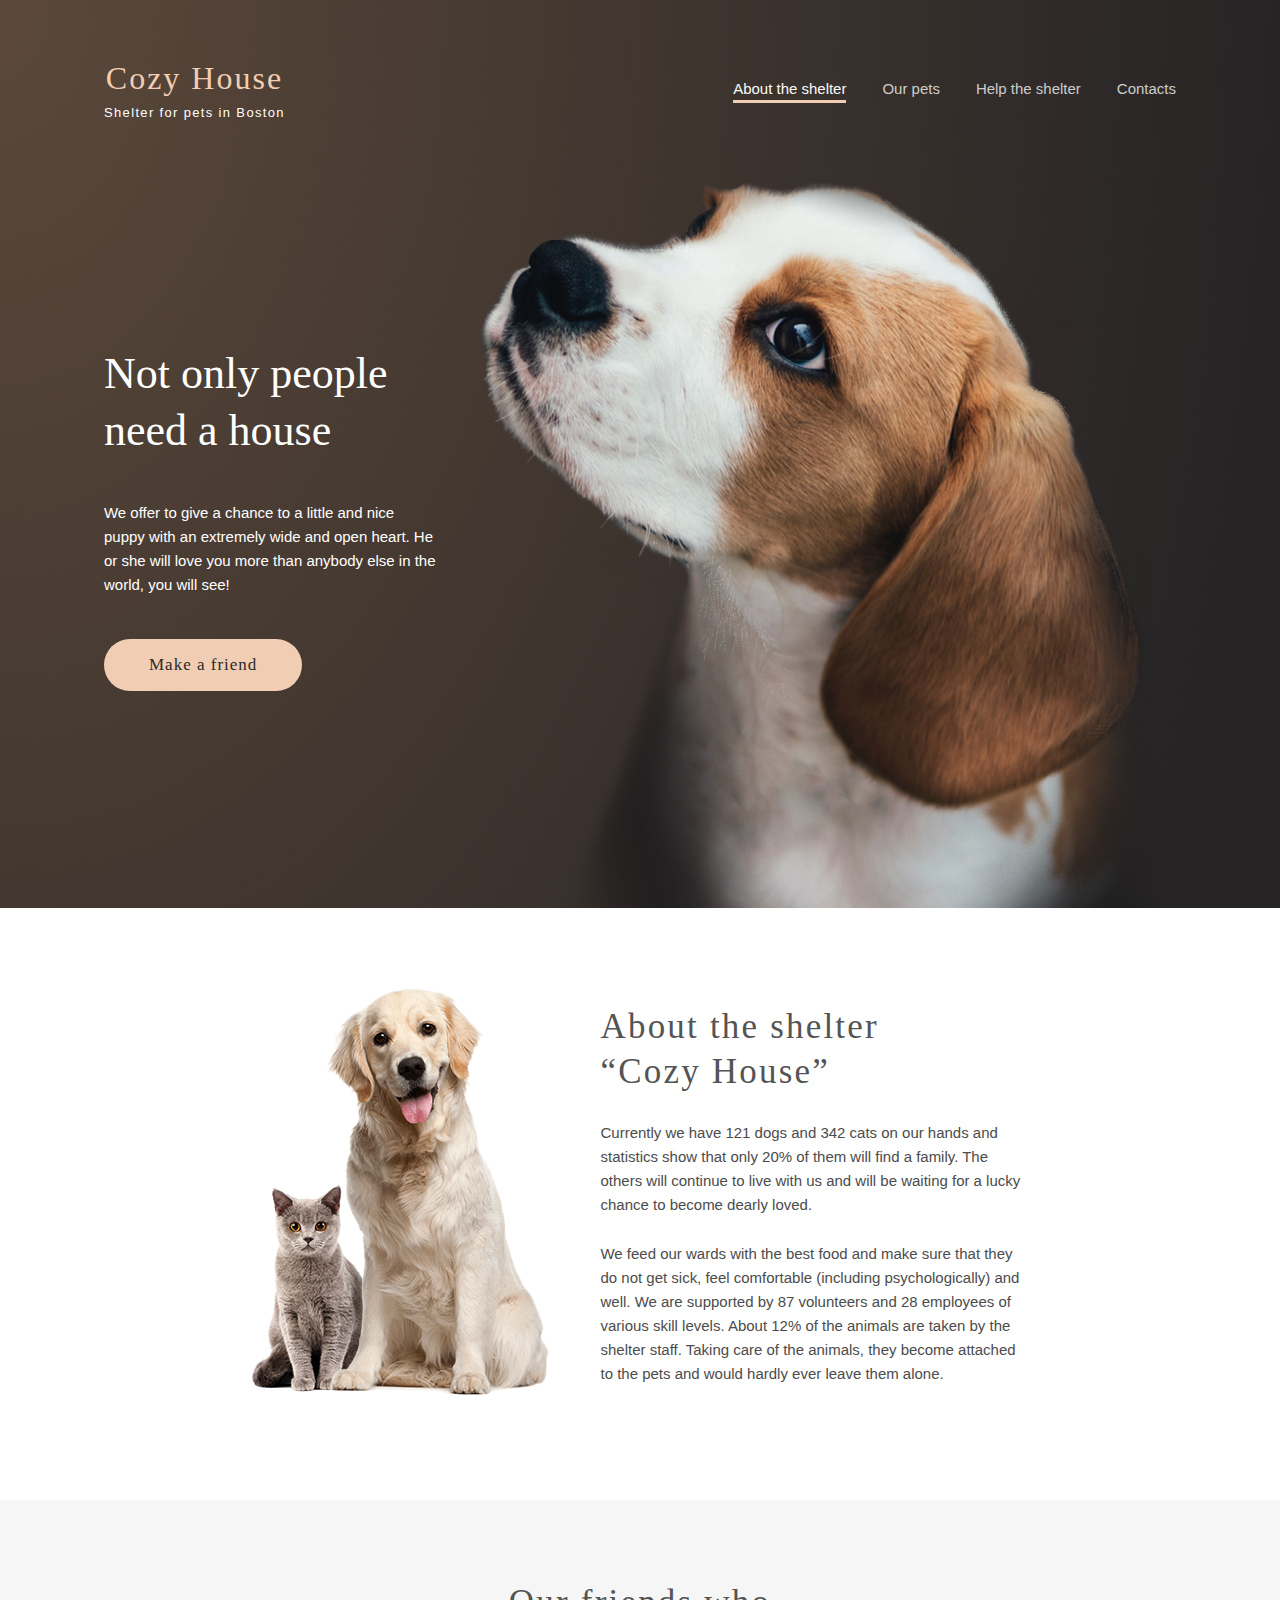
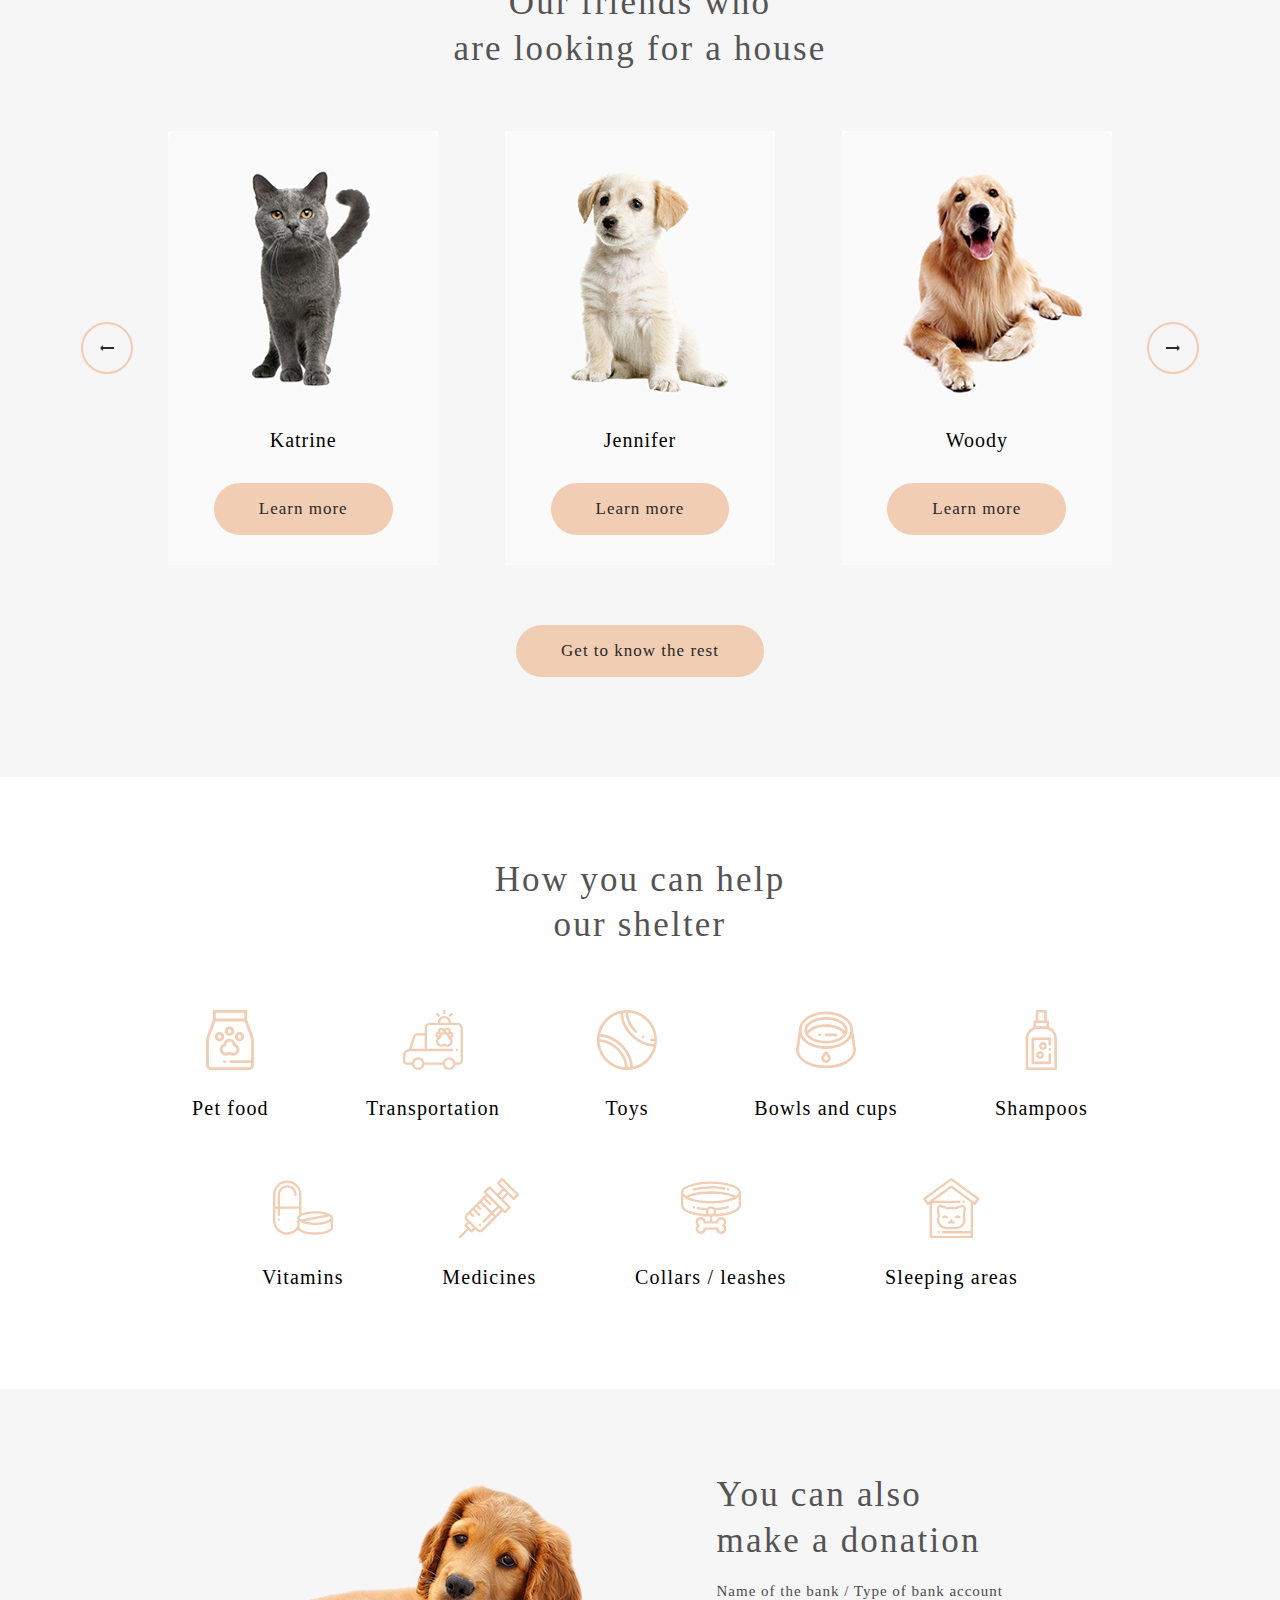
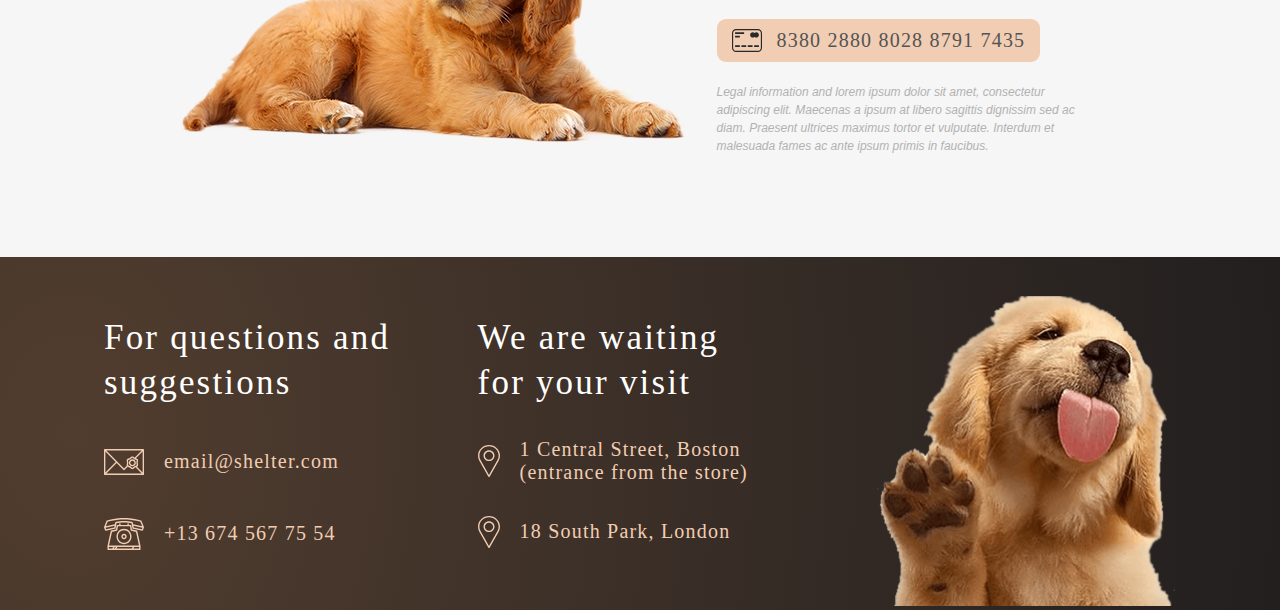
==== commit 18129971: "feat: added pets page" ====
--- a/shelter/pages/main/index.html
+++ b/shelter/pages/main/index.html
@@ -83,17 +83,17 @@
         <div class="pets__slider slider">
           <button class="button__arrow button__arrow-prev"></button>
           <div class="pets-card">
-            <img src="/shelter/assets/images/pets-katrine.png" alt="pets-katrine" class="pets-card__image">
+            <img src="/shelter/assets/images/pets-katrine.jpg" alt="pets-katrine" class="pets-card__image">
             <div class="pets-card__name">Katrine</div>
             <div class="button button-light">Learn more</div>
           </div>
           <div class="pets-card">
-            <img src="/shelter/assets/images/pets-jennifer.png" alt="pets-jennifer" class="pets-card__image">
+            <img src="/shelter/assets/images/pets-jennifer.jpg" alt="pets-jennifer" class="pets-card__image">
             <div class="pets-card__name">Jennifer</div>
             <div class="button button-light">Learn more</div>
           </div>
           <div class="pets-card">
-            <img src="/shelter/assets/images/pets-woody.png" alt="pets-woody" class="pets-card__image">
+            <img src="/shelter/assets/images/pets-woody.jpg" alt="pets-woody" class="pets-card__image">
             <div class="pets-card__name">Woody</div>
             <div class="button button-light">Learn more</div>
           </div>
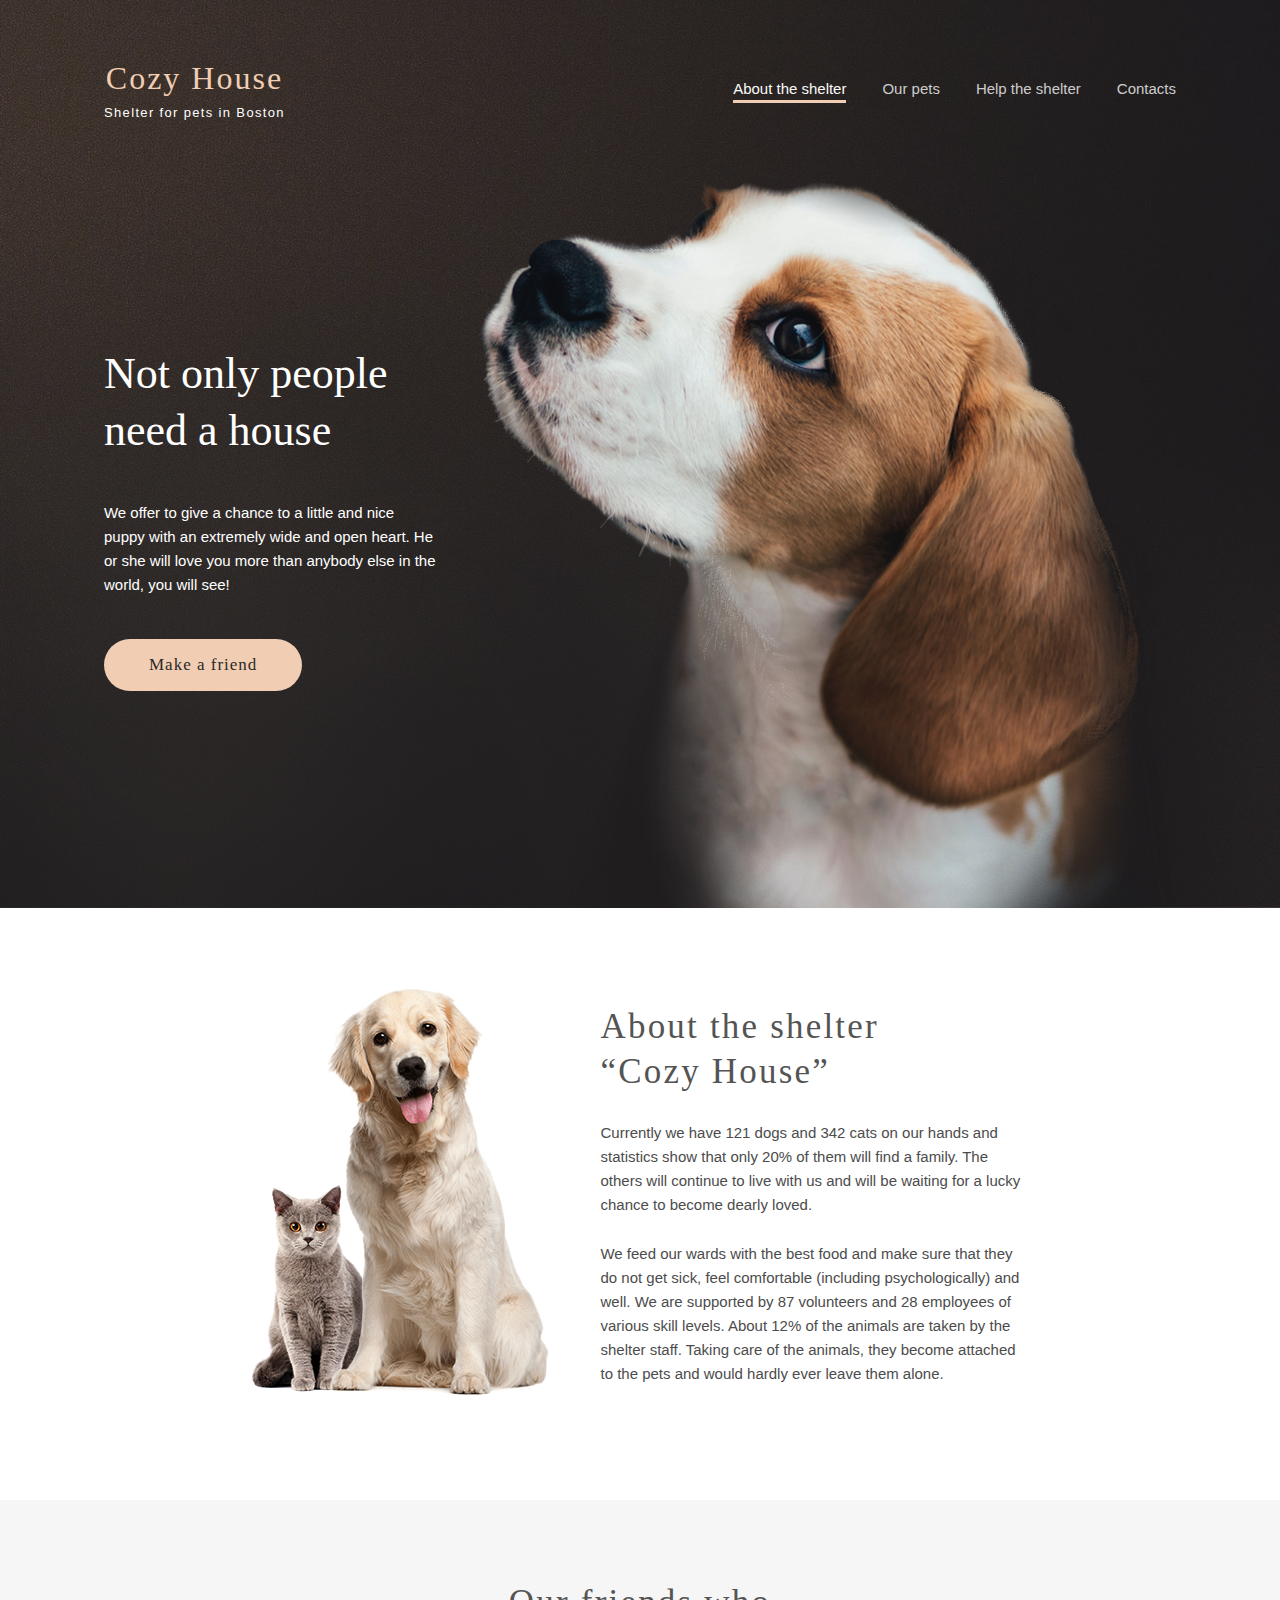
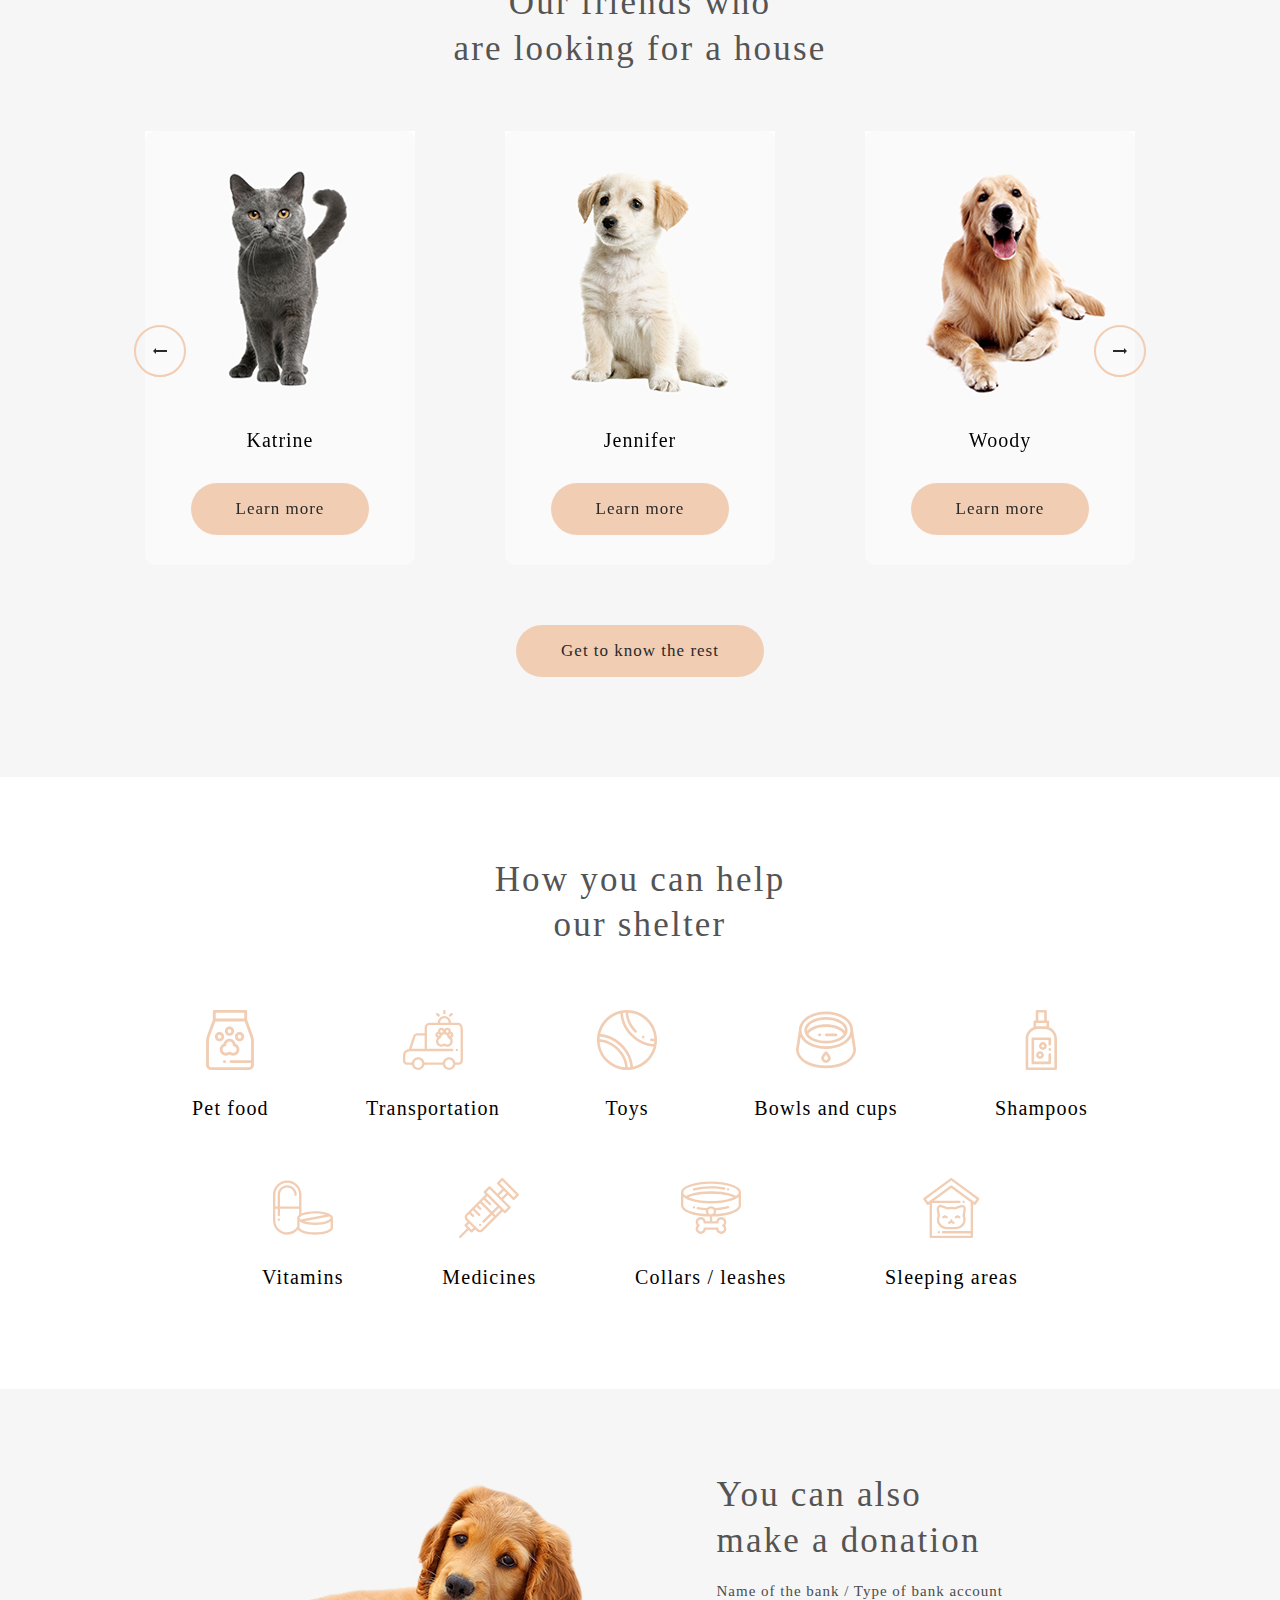
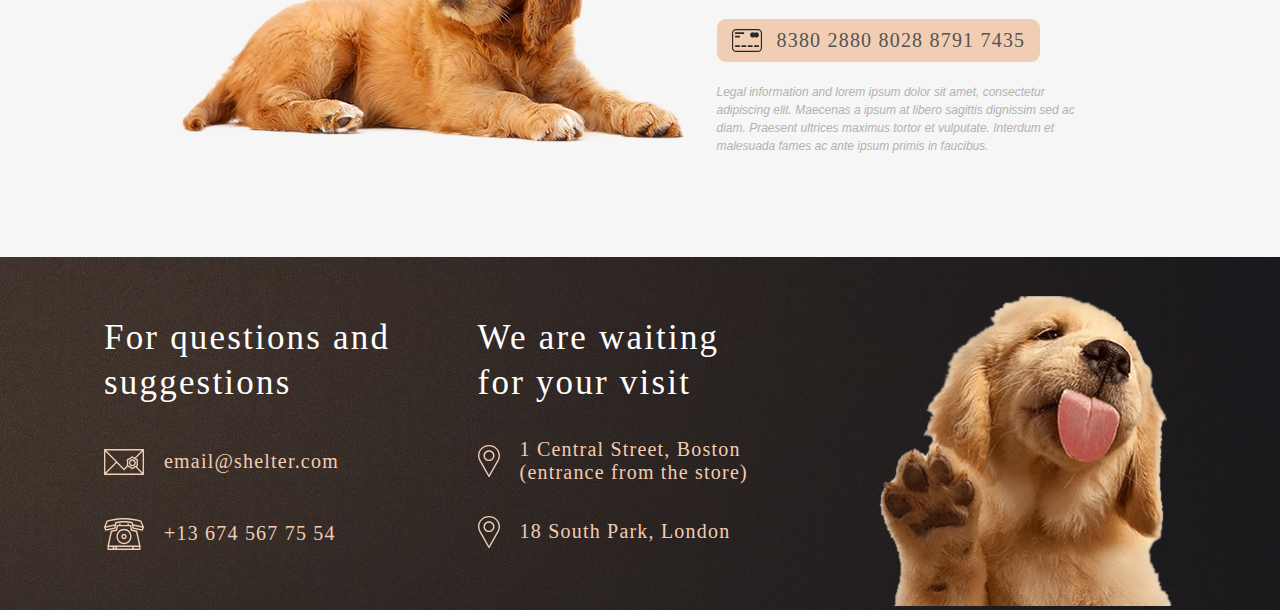
==== commit b6ae0d21: "fix: fixed pets slider" ====
--- a/shelter/pages/main/index.html
+++ b/shelter/pages/main/index.html
@@ -4,7 +4,9 @@
   <meta charset="UTF-8">
   <meta name="viewport" content="width=device-width, initial-scale=1.0">
   <title>Shelter</title>
+  <link rel="shortcut icon" href="/shelter/assets/icons/favicon.ico" type="image/x-icon">
   <link rel="stylesheet" href="normolize.css">
+  <link rel="stylesheet" href="swiper.min.css">
   <link rel="stylesheet" href="style.css">
 </head>
 <body>
@@ -77,28 +79,71 @@
   <!-- /.about -->
   <section class="pets section">
     <div class="container">
+      <h3 class="pets-heading heading">Our friends who
+        <br>are looking for a house</h3>
       <div class="row pets__row">
-        <h3 class="pets-heading heading">Our friends who
-          <br>are looking for a house</h3>
-        <div class="pets__slider slider">
-          <button class="button__arrow button__arrow-prev"></button>
-          <div class="pets-card">
-            <img src="/shelter/assets/images/pets-katrine.jpg" alt="pets-katrine" class="pets-card__image">
-            <div class="pets-card__name">Katrine</div>
-            <div class="button button-light">Learn more</div>
-          </div>
-          <div class="pets-card">
-            <img src="/shelter/assets/images/pets-jennifer.jpg" alt="pets-jennifer" class="pets-card__image">
-            <div class="pets-card__name">Jennifer</div>
-            <div class="button button-light">Learn more</div>
-          </div>
-          <div class="pets-card">
-            <img src="/shelter/assets/images/pets-woody.jpg" alt="pets-woody" class="pets-card__image">
-            <div class="pets-card__name">Woody</div>
-            <div class="button button-light">Learn more</div>
-          </div>
-          <button class="button__arrow button__arrow-next"></button>
-        </div>
+        <div class="swiper-container pets__slider slider">
+          <div class="swiper-wrapper">
+            <div class="swiper-slide pets-slide">
+              <div class="pets-card">
+                <img src="/shelter/assets/images/pets-katrine.jpg" alt="pets-katrine" class="pets-card__image">
+                <div class="pets-card__name">Katrine</div>
+                <div class="button button-light">Learn more</div>
+              </div>
+            </div>
+            <div class="swiper-slide pets-slide">
+              <div class="pets-card">
+                <img src="/shelter/assets/images/pets-jennifer.jpg" alt="pets-jennifer" class="pets-card__image">
+                <div class="pets-card__name">Jennifer</div>
+                <div class="button button-light">Learn more</div>
+              </div>
+            </div>
+            <div class="swiper-slide pets-slide">
+              <div class="pets-card">
+                <img src="/shelter/assets/images/pets-woody.jpg" alt="pets-woody" class="pets-card__image">
+                <div class="pets-card__name">Woody</div>
+                <div class="button button-light">Learn more</div>
+              </div>
+            </div>
+            <div class="swiper-slide pets-slide">
+              <div class="pets-card">
+                <img src="/shelter/assets/images/pets-sophia.jpg" alt="pets-woody" class="pets-card__image">
+                <div class="pets-card__name">Sophia</div>
+                <div class="button button-light">Learn more</div>
+              </div>
+            </div>
+            <div class="swiper-slide pets-slide">
+              <div class="pets-card">
+                <img src="/shelter/assets/images/pets-timmy.jpg" alt="pets-woody" class="pets-card__image">
+                <div class="pets-card__name">Timmy</div>
+                <div class="button button-light">Learn more</div>
+              </div>
+            </div>
+            <div class="swiper-slide pets-slide">
+              <div class="pets-card">
+                <img src="/shelter/assets/images/pets-charly.jpg" alt="pets-woody" class="pets-card__image">
+                <div class="pets-card__name">Charly</div>
+                <div class="button button-light">Learn more</div>
+              </div>
+            </div>
+            <div class="swiper-slide pets-slide">
+              <div class="pets-card">
+                <img src="/shelter/assets/images/pets-scarlet.jpg" alt="pets-woody" class="pets-card__image">
+                <div class="pets-card__name">Scarlett</div>
+                <div class="button button-light">Learn more</div>
+              </div>
+            </div>
+            <div class="swiper-slide pets-slide">
+              <div class="pets-card">
+                <img src="/shelter/assets/images/pets-freddie.jpg" alt="pets-woody" class="pets-card__image">
+                <div class="pets-card__name">Freddie</div>
+                <div class="button button-light">Learn more</div>
+              </div>
+            </div>
+          </div>
+        </div>
+        <button class="swiper-button-prev button__arrow button__arrow-prev"></button>
+        <button class="swiper-button-next button__arrow button__arrow-next"></button>
         <button class="button pets__button">Get to know the rest</button>
       </div>
     </div>
@@ -233,5 +278,7 @@
     <!-- /.container -->
   </footer>
   <!-- /.footer -->
+  <script src="swiper.min.js"></script>
+  <script src="script.js"></script>
 </body>
 </html>--- a/shelter/pages/main/style.css
+++ b/shelter/pages/main/style.css
@@ -192,7 +192,8 @@
 
 .hero {
   padding-top: 11.25rem;
-  background: url("shelter/assets/images/start-screen-background.png"), radial-gradient(100% 215.42% at 0% 0%, #5B483A 0%, #262425 100%), #211F20;
+  background: url("/shelter/assets/images/start-screen-background.jpg"), radial-gradient(100% 215.42% at 0% 0%, #5B483A 0%, #262425 100%), #211F20;
+  background-size: cover;
 }
 
 .hero__row {
@@ -274,10 +275,19 @@
   -webkit-box-align: center;
       -ms-flex-align: center;
           align-items: center;
-  -ms-flex-pack: distribute;
-      justify-content: space-around;
-  width: 100%;
-  margin: 0 0 3.75rem;
+  width: 100%;
+  max-width: 67.5rem;
+  margin: 0 auto 3.75rem;
+}
+
+.pets-slide {
+  display: -webkit-box;
+  display: -ms-flexbox;
+  display: flex;
+  -webkit-box-pack: center;
+      -ms-flex-pack: center;
+          justify-content: center;
+  width: 16.785rem;
 }
 
 .pets-card {
@@ -292,11 +302,13 @@
       -ms-flex-align: center;
           align-items: center;
   padding-bottom: 1.875rem;
+  border: none;
+  border-radius: 0.6rem;
   background-color: #FAFAFA;
 }
 
-.pets-card:nth-child(3) {
-  margin: 0 2rem;
+.pets-card:hover {
+  background-color: #ffffff;
 }
 
 .pets-card__image {
@@ -313,6 +325,8 @@
 }
 
 .button__arrow {
+  position: absolute;
+  top: 51.1%;
   width: 3.25rem;
   height: 3.25rem;
   border: 2px solid #F1CDB3;
@@ -326,11 +340,21 @@
 }
 
 .button__arrow-prev {
+  left: 10.5%;
   background: transparent url("/shelter/assets/icons/Arrow.svg") center center no-repeat;
 }
 
 .button__arrow-next {
+  right: 10.5%;
   background: transparent url("/shelter/assets/icons/Arrow_next.svg") center center no-repeat;
+}
+
+.swiper-button-prev:after, .swiper-container-rtl .swiper-button-next:after {
+  content: '';
+}
+
+.swiper-button-next:after, .swiper-container-rtl .swiper-button-prev:after {
+  content: '';
 }
 
 .help-list {
@@ -469,7 +493,8 @@
 }
 
 .footer {
-  background: url(noise_lines_transparent@2X.png), radial-gradient(110.67% 538.64% at 5.73% 50%, #513D2F 0%, #1A1A1C 100%), #211F20;
+  background: url("/shelter/assets/images/footer-background.jpg"), radial-gradient(110.67% 538.64% at 5.73% 50%, #513D2F 0%, #1A1A1C 100%), #211F20;
+  background-size: cover;
 }
 
 .footer__row {
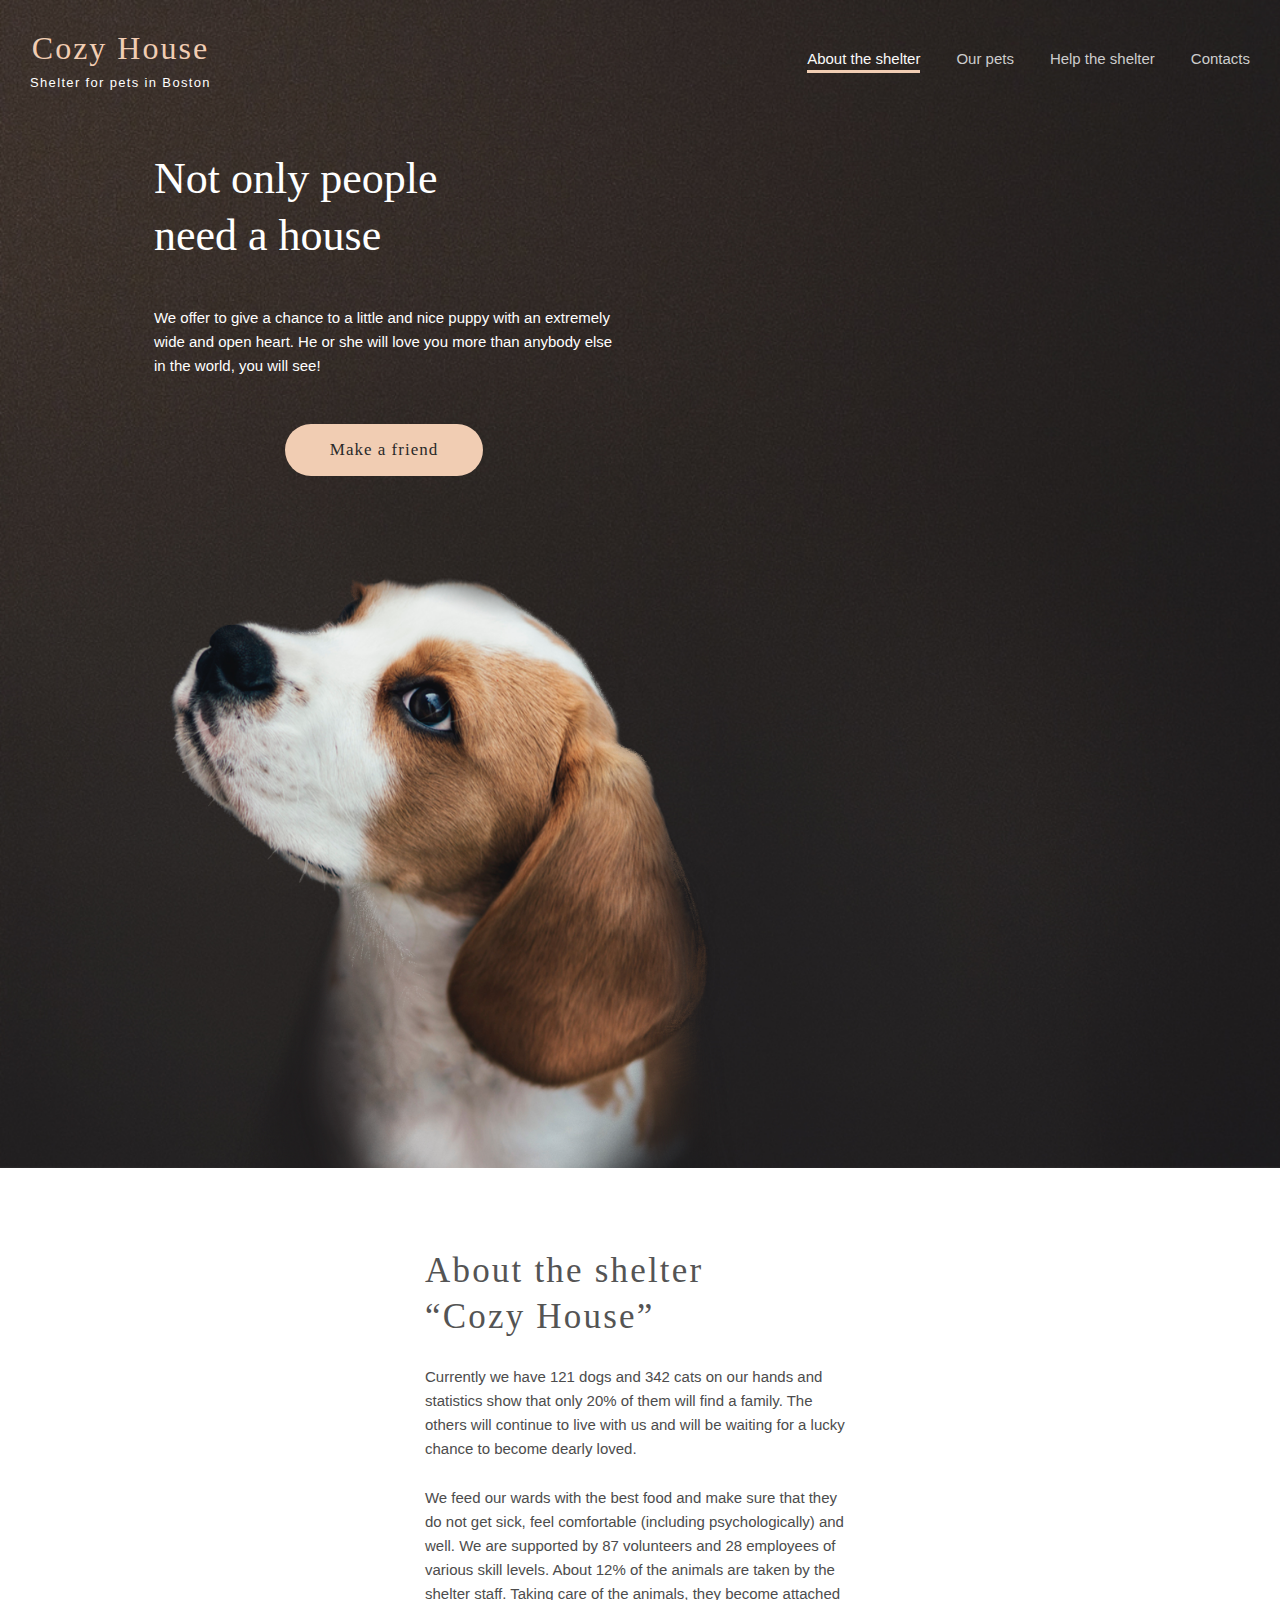
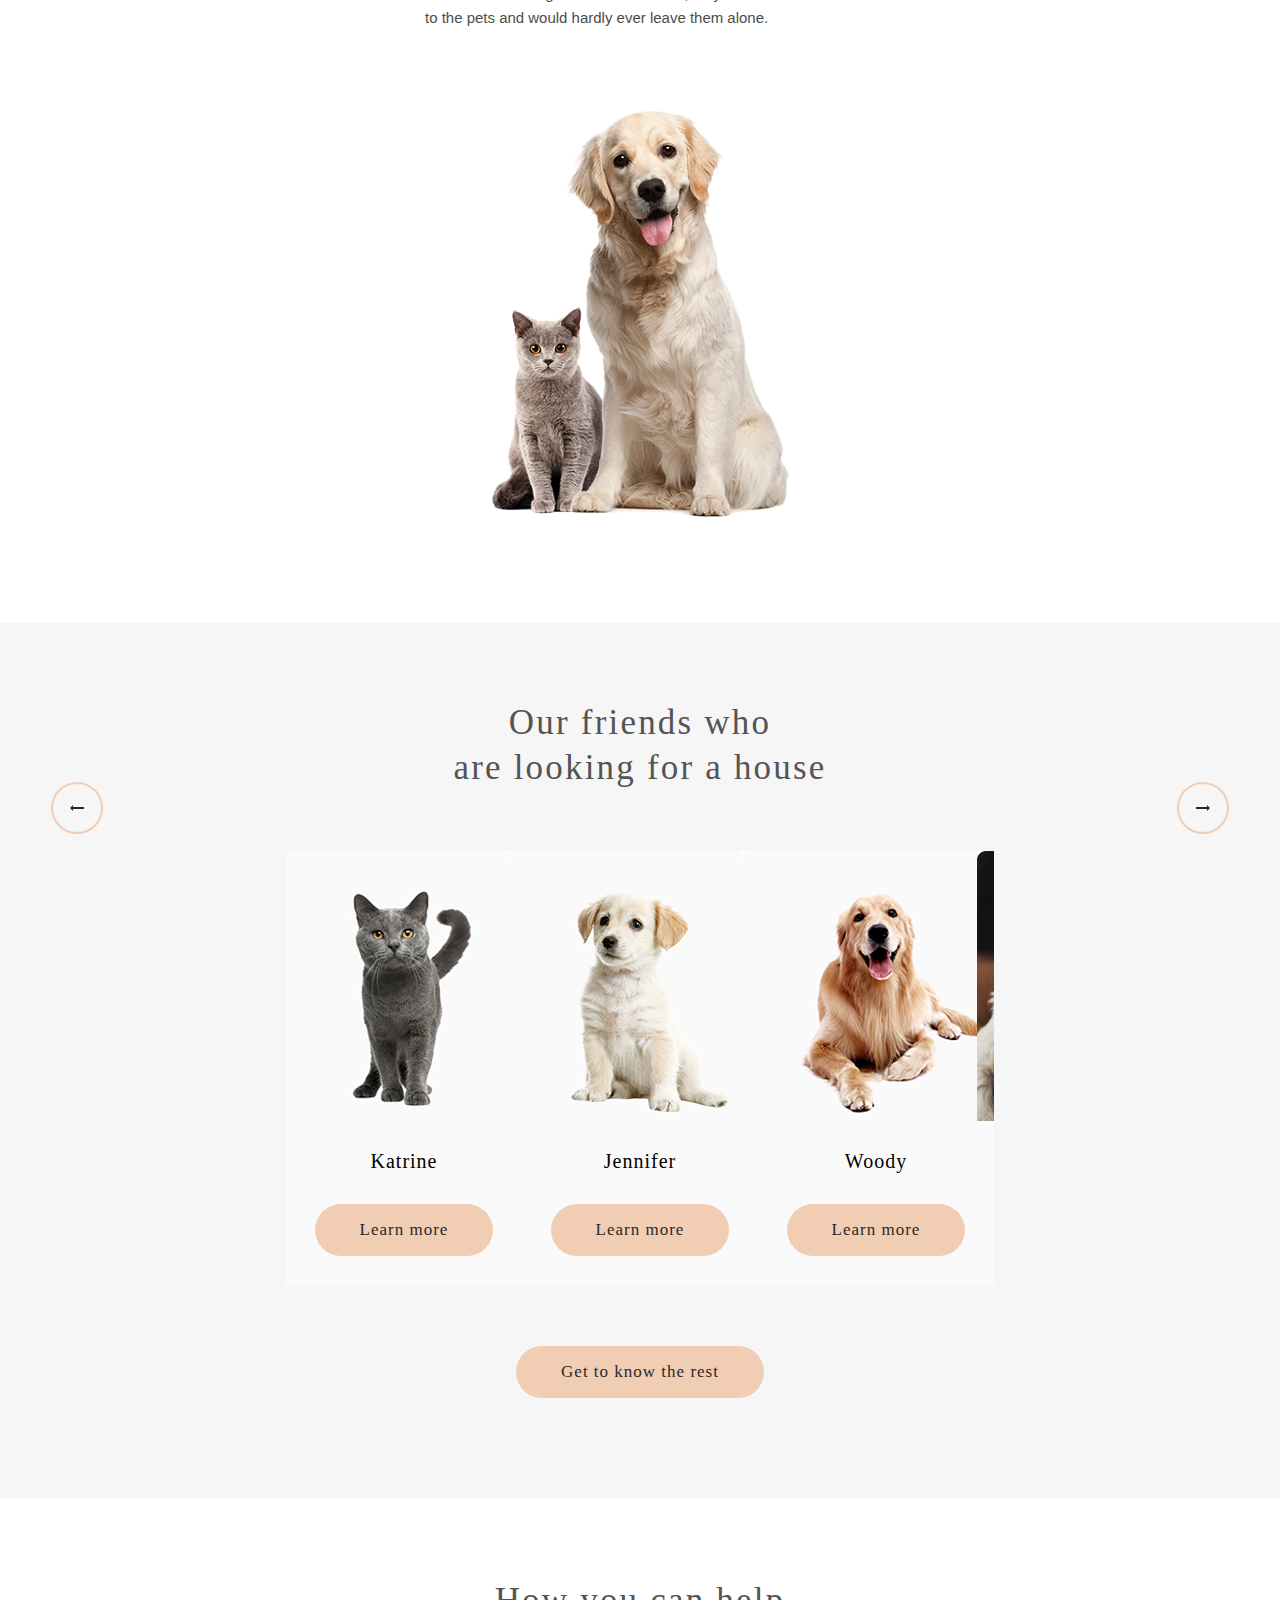
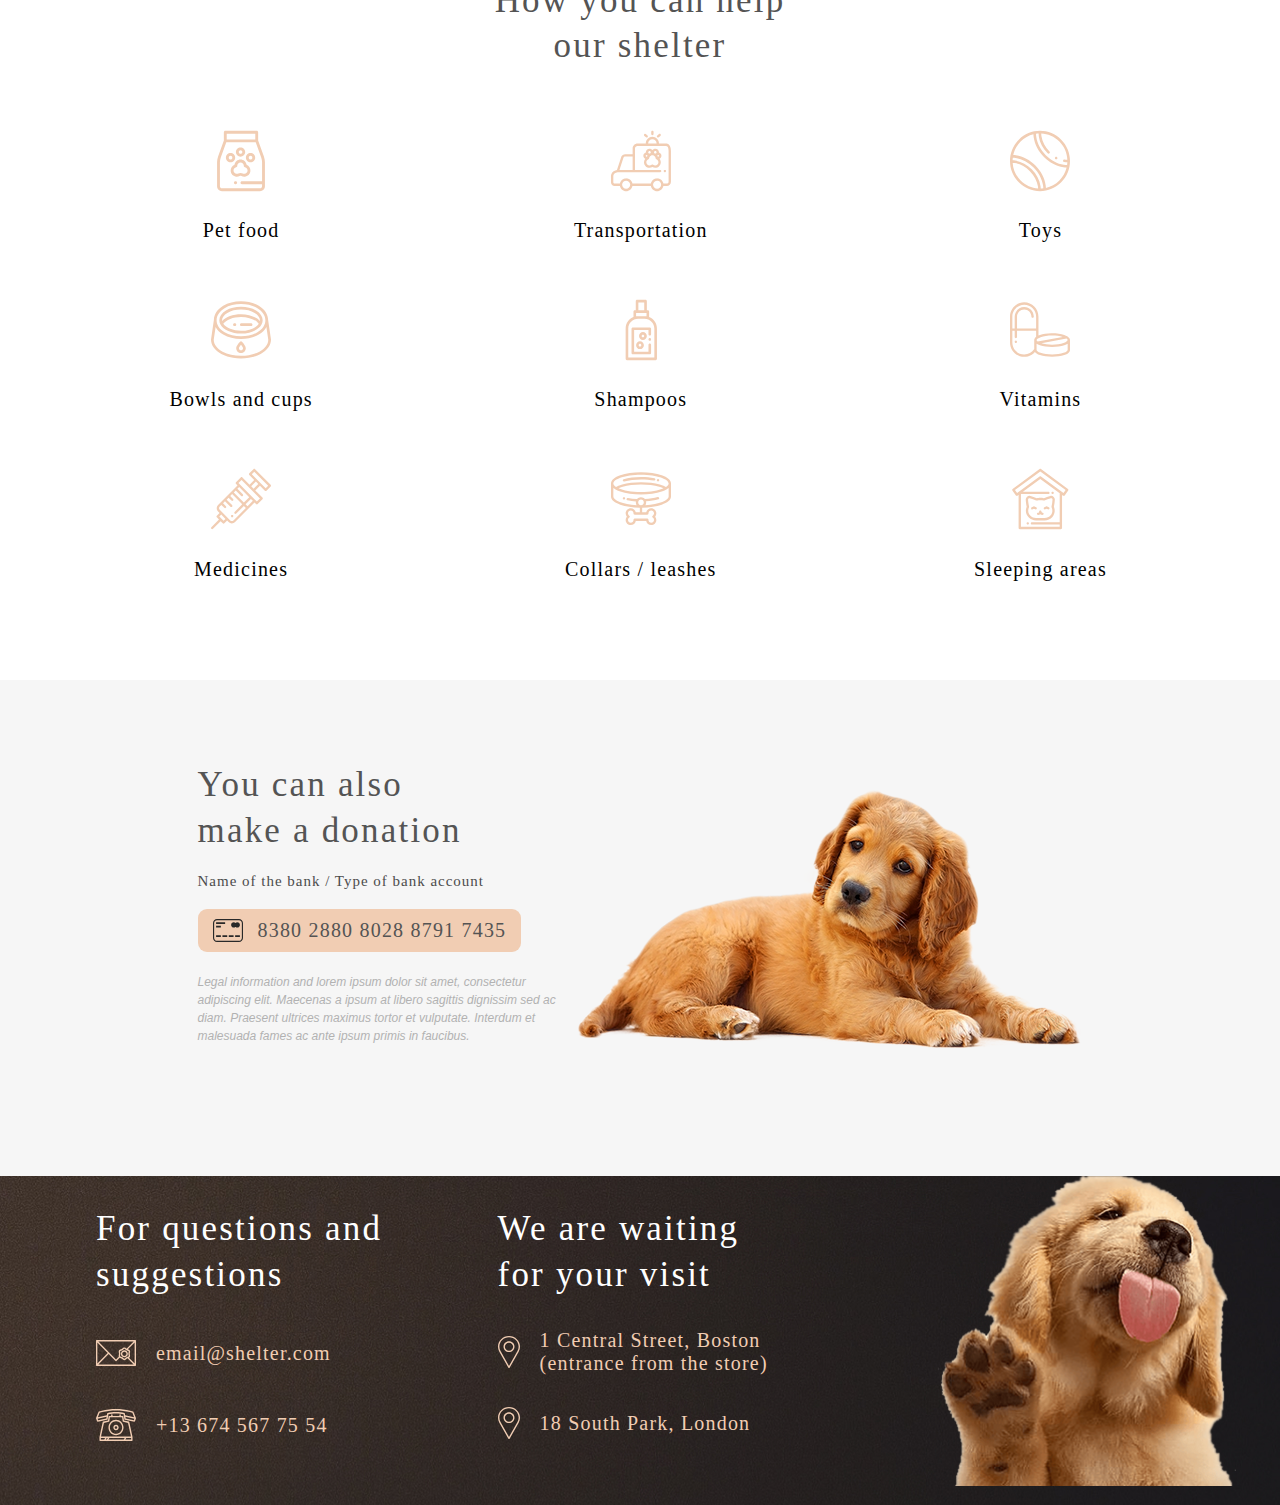
==== commit 796bc8fb: "feat: added media queries (min-width: 768px) and (max-width: 1280px)" ====
--- a/shelter/pages/main/index.html
+++ b/shelter/pages/main/index.html
@@ -45,11 +45,13 @@
         <div class="hero-text">
           <h2 class="hero__title">Not only people need a house</h2>
           <p class="hero__subtitle paragraph-l">We offer to give a chance to a little and nice puppy with an extremely wide and open heart. He or she will love you more than anybody else in the world, you will see!</p>
-          <button class="button hero__button">Make a friend</button>
+          <div class="hero-text__button">
+            <button class="button hero__button">Make a friend</button>
+          </div>
         </div>
         <!-- /.hero-text -->
         <div class="hero-image__wrapper">
-          <img src="/shelter/assets/images/start-screen-puppy.png" alt="main-dog" class="hero__image">
+          <img src="/shelter/assets/images/start-screen-puppy.png" alt="main-dog" class="hero-image">
         </div>
         <!-- /.hero-image -->
       </div>
@@ -186,8 +188,6 @@
             </div>
             <h4 class="item-heading">Shampoos</h4>
           </div>
-        </div>
-        <div class="help-list__row help-list__row--around">
           <div class="list-item">
             <div class="item-img__wrap">
               <img src="/shelter/assets/icons/vitamins.svg" alt="Vitamins" class="item-image">
--- a/shelter/pages/main/style.css
+++ b/shelter/pages/main/style.css
@@ -357,8 +357,16 @@
   content: '';
 }
 
+.help {
+  padding-bottom: 0;
+}
+
+.help-heading {
+  margin-bottom: 3.7rem;
+}
+
 .help-list {
-  padding: 0 8rem;
+  padding: 0 3.8rem 0 3.2rem;
 }
 
 .help-list__row {
@@ -368,18 +376,13 @@
   -webkit-box-align: start;
       -ms-flex-align: start;
           align-items: start;
-  -webkit-box-pack: justify;
-      -ms-flex-pack: justify;
-          justify-content: space-between;
-  margin-bottom: 3.5rem;
+  -webkit-box-pack: center;
+      -ms-flex-pack: center;
+          justify-content: center;
+  -ms-flex-wrap: wrap;
+      flex-wrap: wrap;
+  margin-bottom: 2.8rem;
   width: 100%;
-}
-
-.help-list__row--around {
-  -ms-flex-pack: distribute;
-      justify-content: space-around;
-  margin-bottom: 0;
-  padding: 0 1.3rem;
 }
 
 .list-item {
@@ -393,6 +396,37 @@
   -webkit-box-direction: normal;
       -ms-flex-direction: column;
           flex-direction: column;
+  margin-bottom: 3.4375rem;
+  width: 20%;
+  maw-width: 10.31rem;
+}
+
+.list-item:nth-child(2) {
+  padding-left: 0.4rem;
+}
+
+.list-item:nth-child(3) {
+  padding-right: 0.8rem;
+}
+
+.list-item:nth-child(4) {
+  padding-right: 1.6rem;
+}
+
+.list-item:nth-child(6) {
+  padding-right: 3.7rem;
+}
+
+.list-item:nth-child(7) {
+  padding-right: 6rem;
+}
+
+.list-item:nth-child(8) {
+  padding-right: 3.3rem;
+}
+
+.list-item:nth-child(9) {
+  padding-left: 1.5rem;
 }
 
 .item-img__wrap {
@@ -400,7 +434,7 @@
   display: -ms-flexbox;
   display: flex;
   margin-bottom: 1.6rem;
-  min-height: 4rem;
+  min-height: 4.1rem;
 }
 
 .item-heading {
@@ -540,4 +574,161 @@
 .footer__location {
   margin-top: 2rem;
 }
+
+@media screen and (min-width: 768px) and (max-width: 1280px) {
+  .container {
+    width: 100%;
+  }
+  .header {
+    top: 1.875rem;
+  }
+  .header__row {
+    padding: 0 1.875rem 0;
+    width: 100%;
+  }
+  .hero {
+    padding-top: 9.375rem;
+  }
+  .hero__row {
+    -webkit-box-orient: vertical;
+    -webkit-box-direction: normal;
+        -ms-flex-direction: column;
+            flex-direction: column;
+    padding: 0;
+  }
+  .hero-text {
+    margin-left: 9.625rem;
+    padding-top: 0;
+    max-width: 28.75rem;
+  }
+  .hero-text__button {
+    display: -webkit-box;
+    display: -ms-flexbox;
+    display: flex;
+    -webkit-box-pack: center;
+        -ms-flex-pack: center;
+            justify-content: center;
+  }
+  .hero__subtitle {
+    margin-bottom: 2.87rem;
+  }
+  .hero-image {
+    width: 100%;
+    height: 100%;
+    -o-object-fit: cover;
+       object-fit: cover;
+    -o-object-position: center;
+       object-position: center;
+  }
+  .hero-image__wrapper {
+    margin: 6.25rem 0 0 10.5rem;
+    width: 35.5625rem;
+    height: 37rem;
+  }
+  .about__row {
+    -webkit-box-align: center;
+        -ms-flex-align: center;
+            align-items: center;
+    -webkit-box-orient: vertical;
+    -webkit-box-direction: reverse;
+        -ms-flex-direction: column-reverse;
+            flex-direction: column-reverse;
+    margin: 0 10rem;
+  }
+  .about__text {
+    margin: 0 0 5rem;
+  }
+  .pets {
+    padding-top: 4.8rem;
+  }
+  .pets__slider {
+    -ms-flex-pack: distribute;
+        justify-content: space-around;
+    width: 80%;
+    max-width: 44.25rem;
+  }
+  .pets-card__image {
+    margin-bottom: 1.7rem;
+  }
+  .button__arrow-prev {
+    left: 4%;
+  }
+  .button__arrow-next {
+    right: 4%;
+  }
+  .help-list {
+    padding: 0 2.1rem 0 2.2rem;
+  }
+  .list-item {
+    -webkit-box-orient: vertical;
+    -webkit-box-direction: normal;
+        -ms-flex-direction: column;
+            flex-direction: column;
+    margin-bottom: 3.4375rem;
+    width: 33%;
+    maw-width: 10.625rem;
+  }
+  .list-item:nth-child(2) {
+    padding-left: 0rem;
+  }
+  .list-item:nth-child(3) {
+    padding-right: 0rem;
+  }
+  .list-item:nth-child(4) {
+    padding-right: 0rem;
+  }
+  .list-item:nth-child(6) {
+    padding-right: 0rem;
+  }
+  .list-item:nth-child(7) {
+    padding-right: 0rem;
+  }
+  .list-item:nth-child(8) {
+    padding-right: 0rem;
+  }
+  .list-item:nth-child(9) {
+    padding-left: 0rem;
+  }
+  .donation {
+    padding: 5.1rem 0 6.1rem;
+  }
+  .donation__row {
+    -ms-flex-wrap: wrap;
+        flex-wrap: wrap;
+    margin-right: 0;
+  }
+  .donation-dog__wrap {
+    padding-top: 1.68rem;
+    -webkit-box-ordinal-group: 3;
+        -ms-flex-order: 2;
+            order: 2;
+  }
+  .donation__text {
+    margin-bottom: 2.1rem;
+    padding-left: 0;
+    max-width: 23.75rem;
+    -webkit-box-ordinal-group: 2;
+        -ms-flex-order: 1;
+            order: 1;
+  }
+  .footer__row {
+    -ms-flex-wrap: wrap;
+        flex-wrap: wrap;
+    -ms-flex-pack: distribute;
+        justify-content: space-around;
+    padding-top: 0;
+  }
+  .footer__item {
+    padding: 1.9rem 0 4rem 3.3rem;
+    max-width: 23.75rem;
+  }
+  .footer__item:nth-child(2) {
+    padding-left: 1.7rem;
+  }
+  .footer__item--puppy {
+    padding: 0;
+    width: 18.75rem;
+    height: 19.375rem;
+  }
+}
 /*# sourceMappingURL=style.css.map */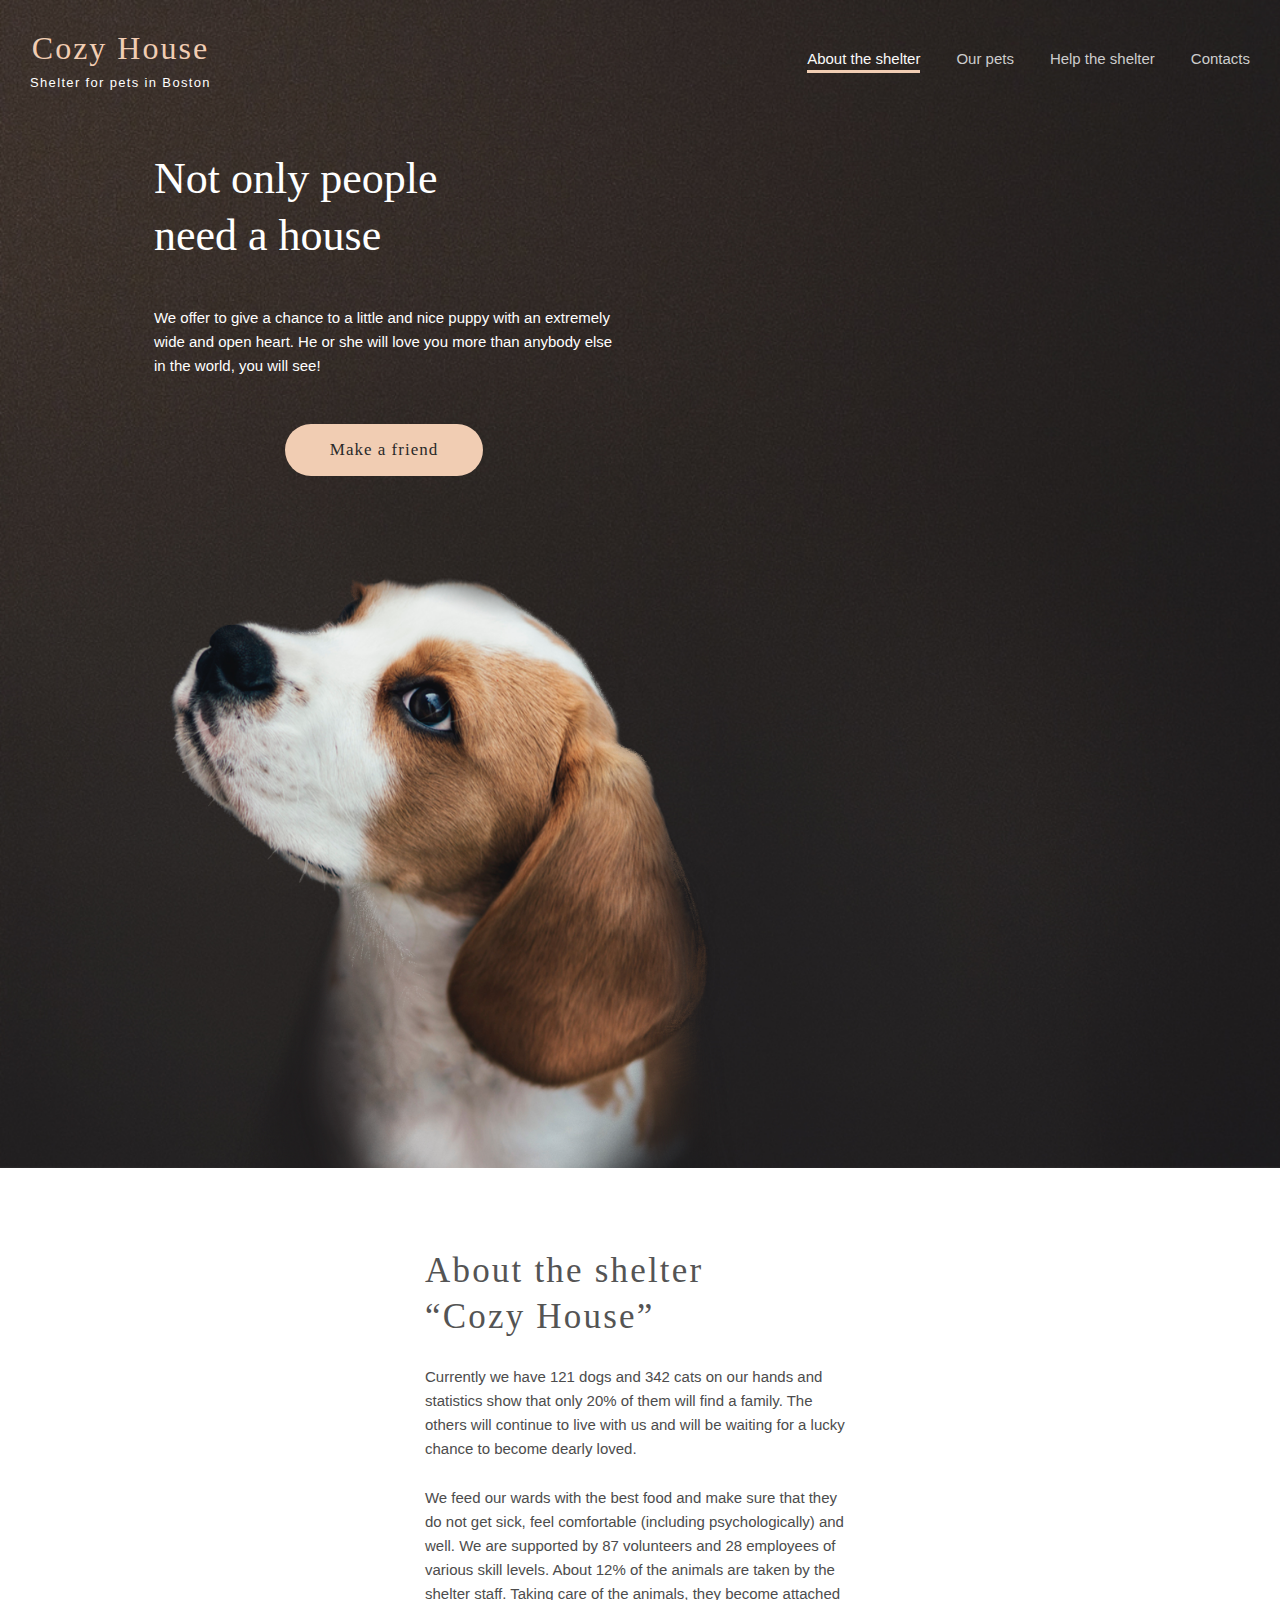
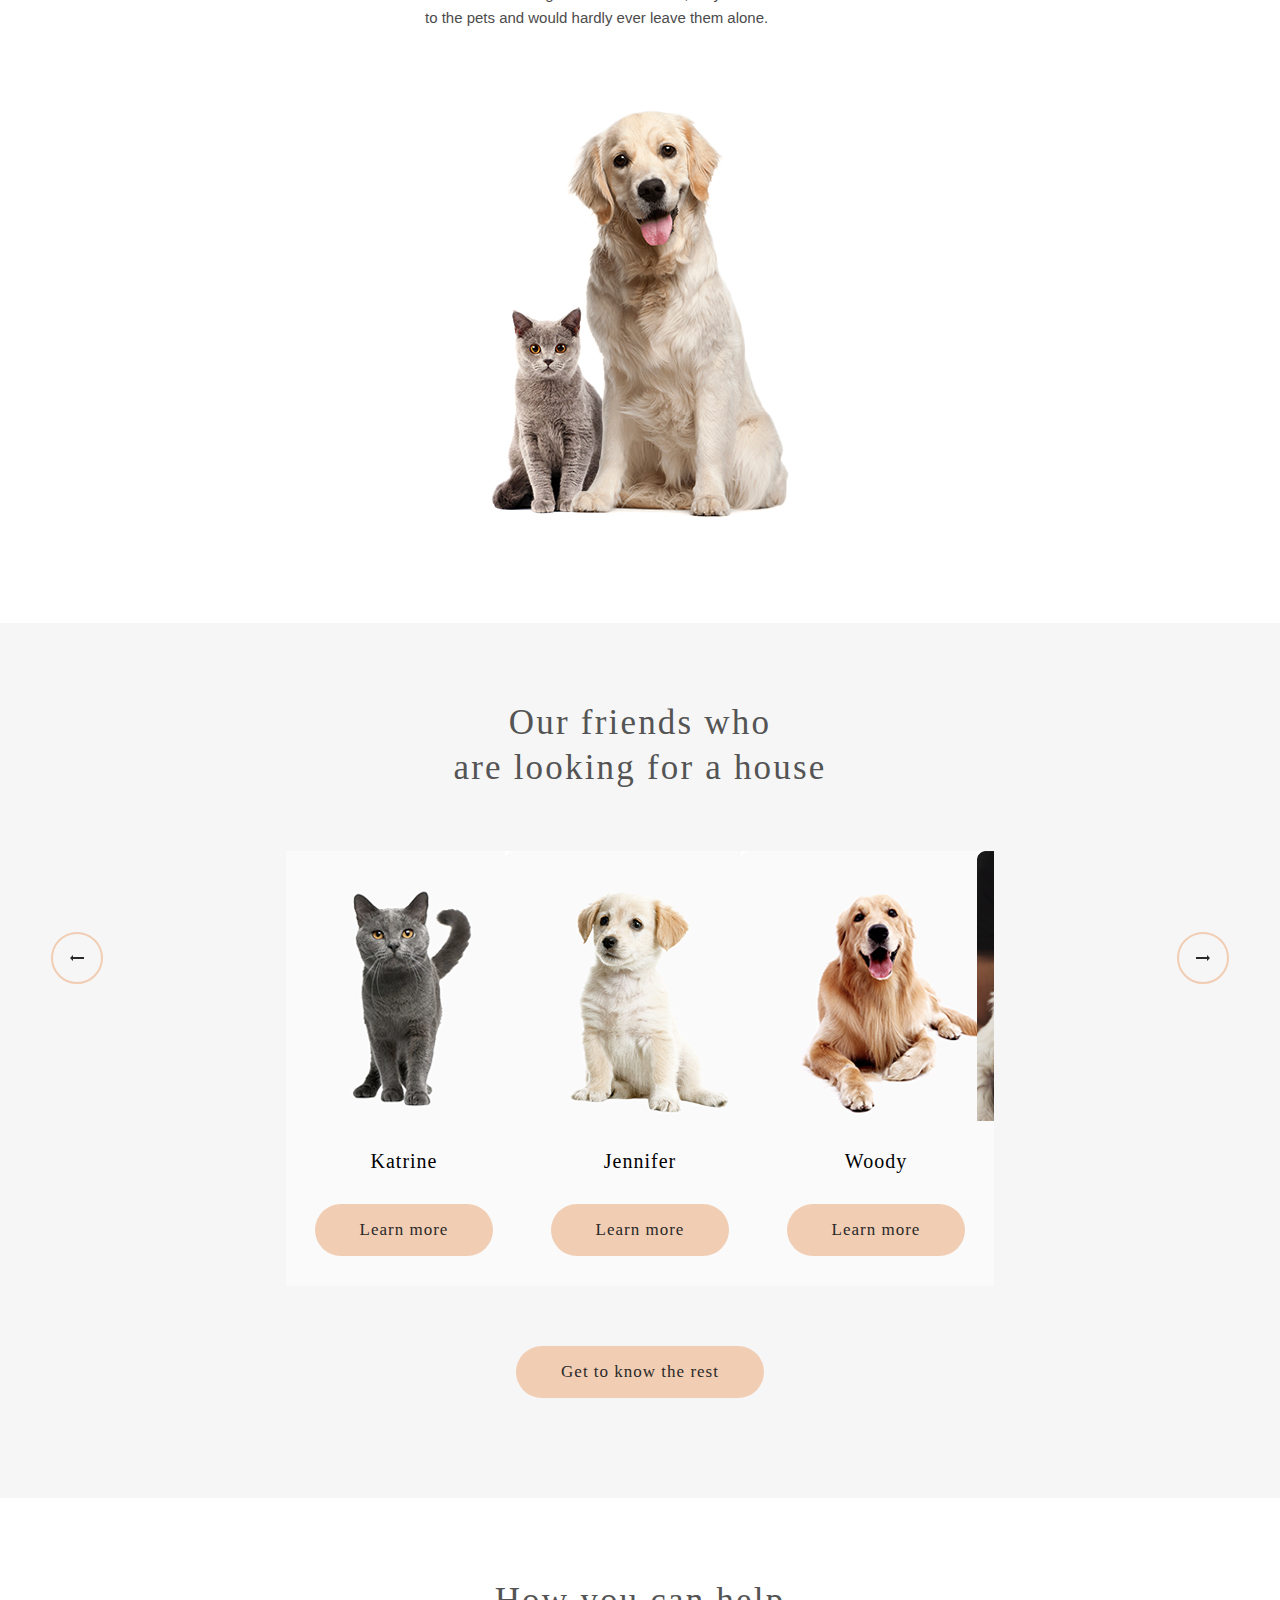
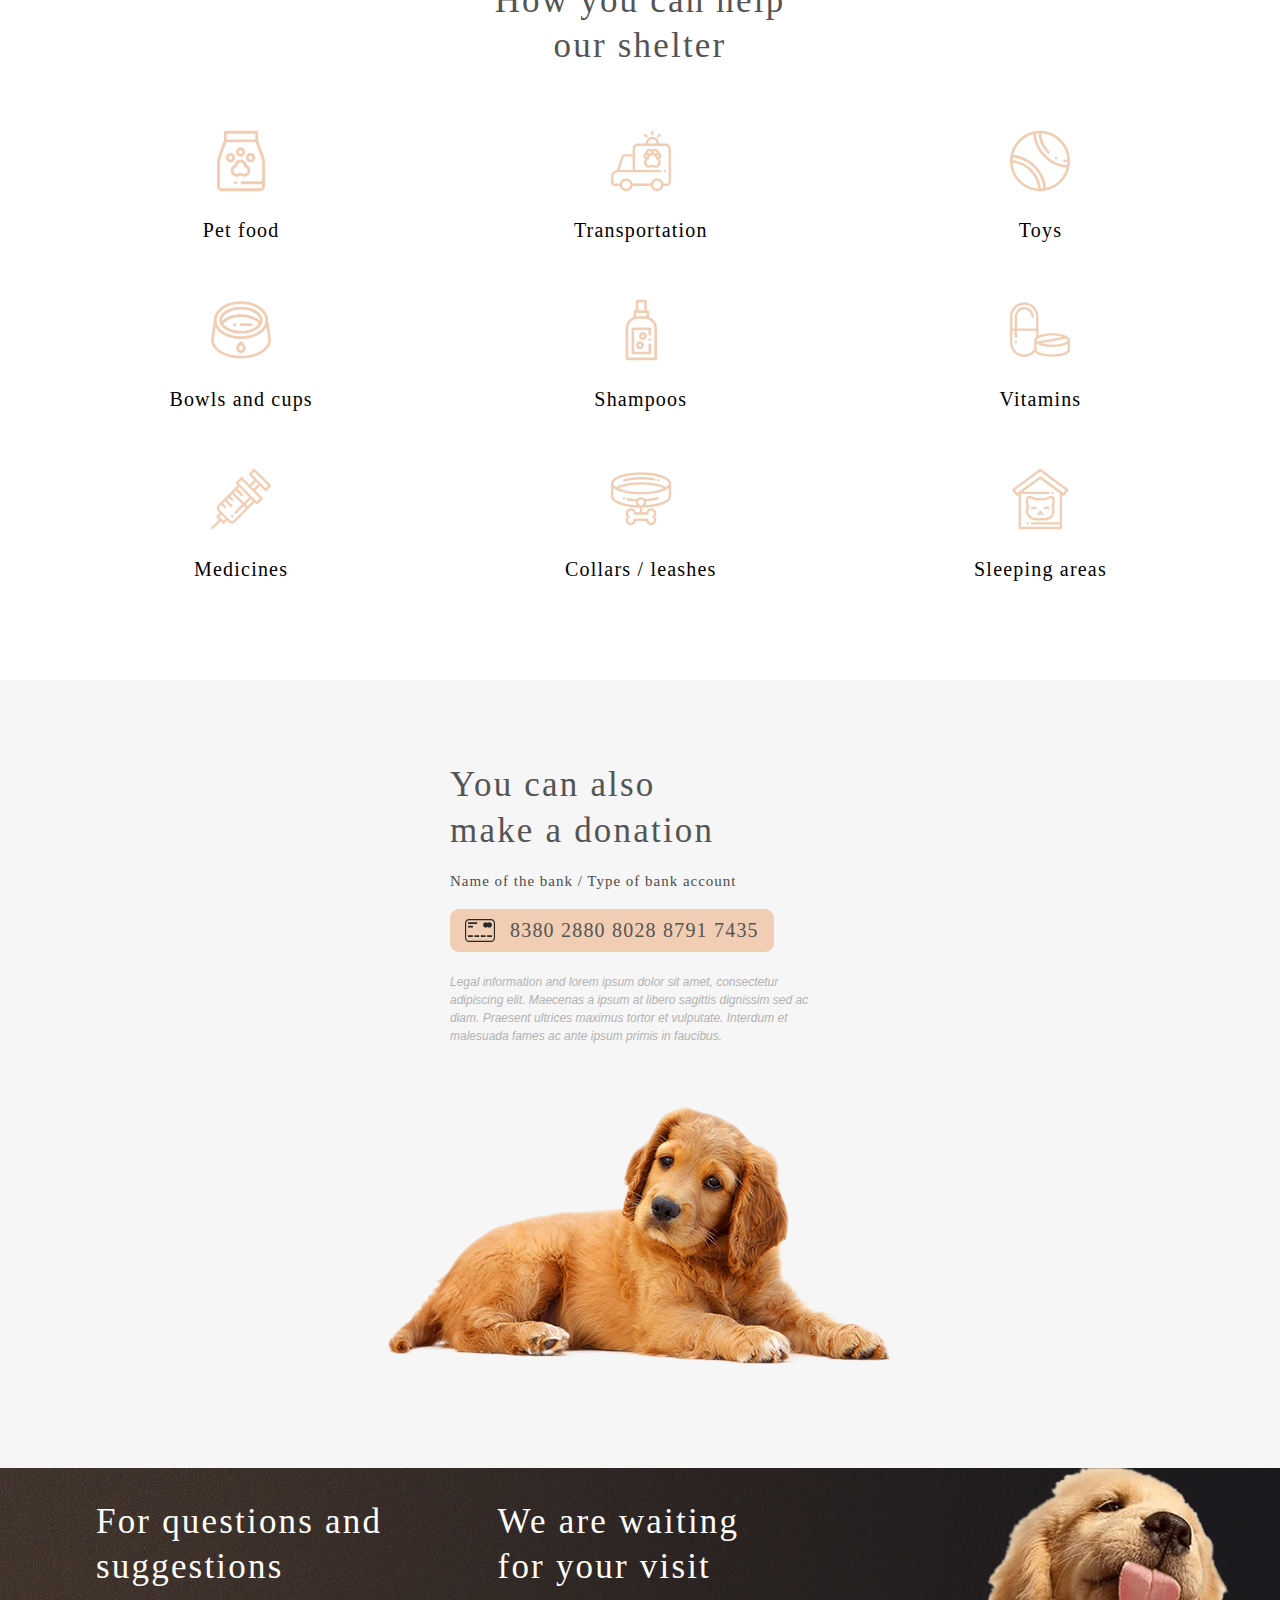
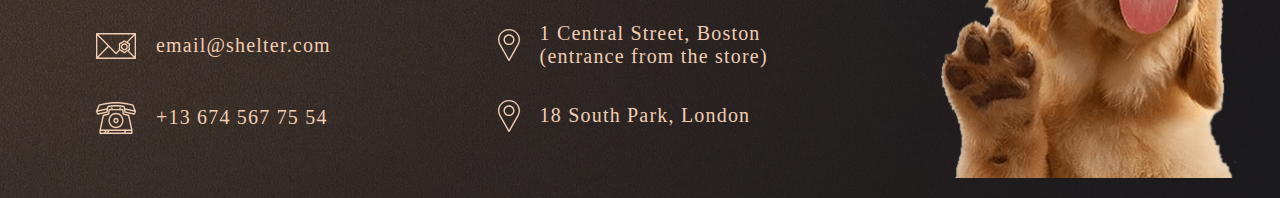
==== commit 754ef922: "feat: added burger-menu" ====
--- a/shelter/pages/main/index.html
+++ b/shelter/pages/main/index.html
@@ -18,7 +18,7 @@
           <h1 class="logo__title">Cozy House</h1>
           <span class="logo__subtitle">Shelter for pets in Boston</span>
         </div>
-        <nav class="navigation">
+        <nav class="navigation navigation-hide">
           <ul class="menu">
             <li class="menu__item">
               <a href="#" class="menu__item-link item-link__active">About the shelter</a>
@@ -34,6 +34,7 @@
             </li>
           </ul>
         </nav>
+        <div class="burger" id="burger"></div>
       </div>
     </div>
     <!-- /.container -->
--- a/shelter/pages/main/style.css
+++ b/shelter/pages/main/style.css
@@ -92,6 +92,10 @@
 
 .header__row {
   padding: 0 2.5rem 0 2.5rem;
+}
+
+.burger {
+  display: none;
 }
 
 .navigation {
@@ -575,7 +579,7 @@
   margin-top: 2rem;
 }
 
-@media screen and (min-width: 768px) and (max-width: 1280px) {
+@media screen and (max-width: 1280px) {
   .container {
     width: 100%;
   }
@@ -693,18 +697,21 @@
     padding: 5.1rem 0 6.1rem;
   }
   .donation__row {
-    -ms-flex-wrap: wrap;
-        flex-wrap: wrap;
+    -webkit-box-orient: vertical;
+    -webkit-box-direction: normal;
+        -ms-flex-direction: column;
+            flex-direction: column;
     margin-right: 0;
   }
   .donation-dog__wrap {
+    margin: 0 auto;
     padding-top: 1.68rem;
     -webkit-box-ordinal-group: 3;
         -ms-flex-order: 2;
             order: 2;
   }
   .donation__text {
-    margin-bottom: 2.1rem;
+    margin: 0 auto 2.1rem;
     padding-left: 0;
     max-width: 23.75rem;
     -webkit-box-ordinal-group: 2;
@@ -731,4 +738,122 @@
     height: 19.375rem;
   }
 }
+
+@media screen and (min-width: 320px) and (max-width: 767px) {
+  .navigation {
+    display: -webkit-box;
+    display: -ms-flexbox;
+    display: flex;
+    -webkit-box-align: center;
+        -ms-flex-align: center;
+            align-items: center;
+    -webkit-box-pack: end;
+        -ms-flex-pack: end;
+            justify-content: flex-end;
+    width: 100%;
+    height: 51.4375rem;
+    position: absolute;
+    top: -2rem;
+    right: 0;
+    background-color: rgba(41, 41, 41, 0.6);
+  }
+  .navigation-hide {
+    display: none;
+  }
+  .menu {
+    display: -webkit-box;
+    display: -ms-flexbox;
+    display: flex;
+    -webkit-box-align: center;
+        -ms-flex-align: center;
+            align-items: center;
+    -webkit-box-pack: center;
+        -ms-flex-pack: center;
+            justify-content: center;
+    -webkit-box-orient: vertical;
+    -webkit-box-direction: normal;
+        -ms-flex-direction: column;
+            flex-direction: column;
+    margin: 0 0 0.2rem 0;
+    padding: 0;
+    width: 20rem;
+    height: 51.4375rem;
+    list-style-type: none;
+    background-color: #292929;
+  }
+  .menu__item {
+    color: #ffffff;
+    margin-bottom: 2.5rem;
+  }
+  .menu__item-link {
+    font-size: 2rem;
+    line-height: 160%;
+    color: #CDCDCD;
+  }
+  .menu__item-link:hover {
+    cursor: pointer;
+    color: #FAFAFA;
+  }
+  .menu__item-link:hover::after {
+    position: absolute;
+    bottom: -6px;
+    left: 0;
+    content: '';
+    width: 100%;
+    height: 3px;
+    background-color: #F1CDB3;
+  }
+  .item-link__active {
+    color: #FAFAFA;
+  }
+  .burger {
+    display: block;
+    position: absolute;
+    top: 30px;
+    right: 70px;
+    width: 30px;
+    height: 3px;
+    background-color: #F1CDB3;
+    border: none;
+    cursor: pointer;
+    -webkit-transition: -webkit-transform 0.2s;
+    transition: -webkit-transform 0.2s;
+    transition: transform 0.2s;
+    transition: transform 0.2s, -webkit-transform 0.2s;
+  }
+  .burger::before {
+    content: '';
+    display: block;
+    position: absolute;
+    margin-top: -10px;
+    top: 0;
+    right: 0;
+    width: 30px;
+    height: 3px;
+    -webkit-transition: -webkit-transform 0.2s;
+    transition: -webkit-transform 0.2s;
+    transition: transform 0.2s;
+    transition: transform 0.2s, -webkit-transform 0.2s;
+    background-color: #F1CDB3;
+  }
+  .burger::after {
+    content: '';
+    display: block;
+    position: absolute;
+    margin-top: 10px;
+    top: 0;
+    right: 0;
+    width: 30px;
+    height: 3px;
+    -webkit-transition: -webkit-transform 0.2s;
+    transition: -webkit-transform 0.2s;
+    transition: transform 0.2s;
+    transition: transform 0.2s, -webkit-transform 0.2s;
+    background-color: #F1CDB3;
+  }
+  .burger--active {
+    -webkit-transform: rotate(90deg);
+            transform: rotate(90deg);
+  }
+}
 /*# sourceMappingURL=style.css.map */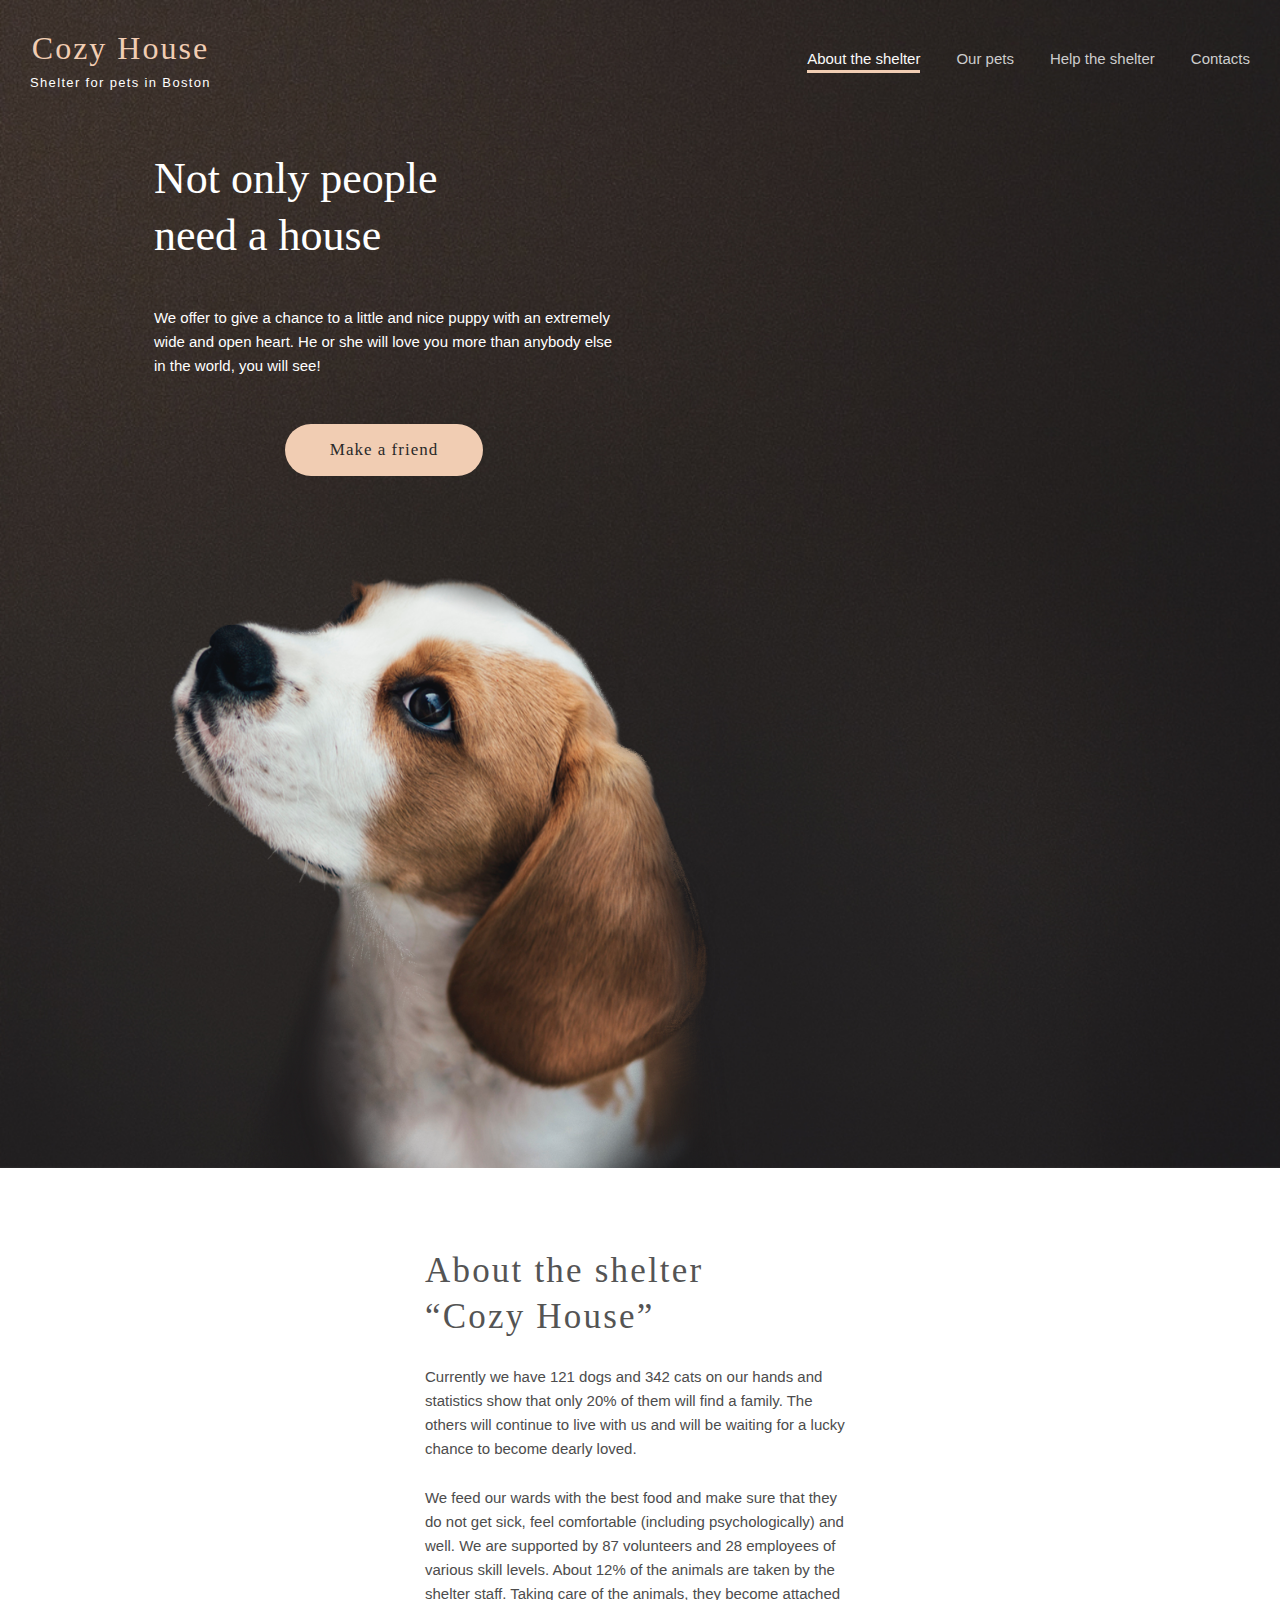
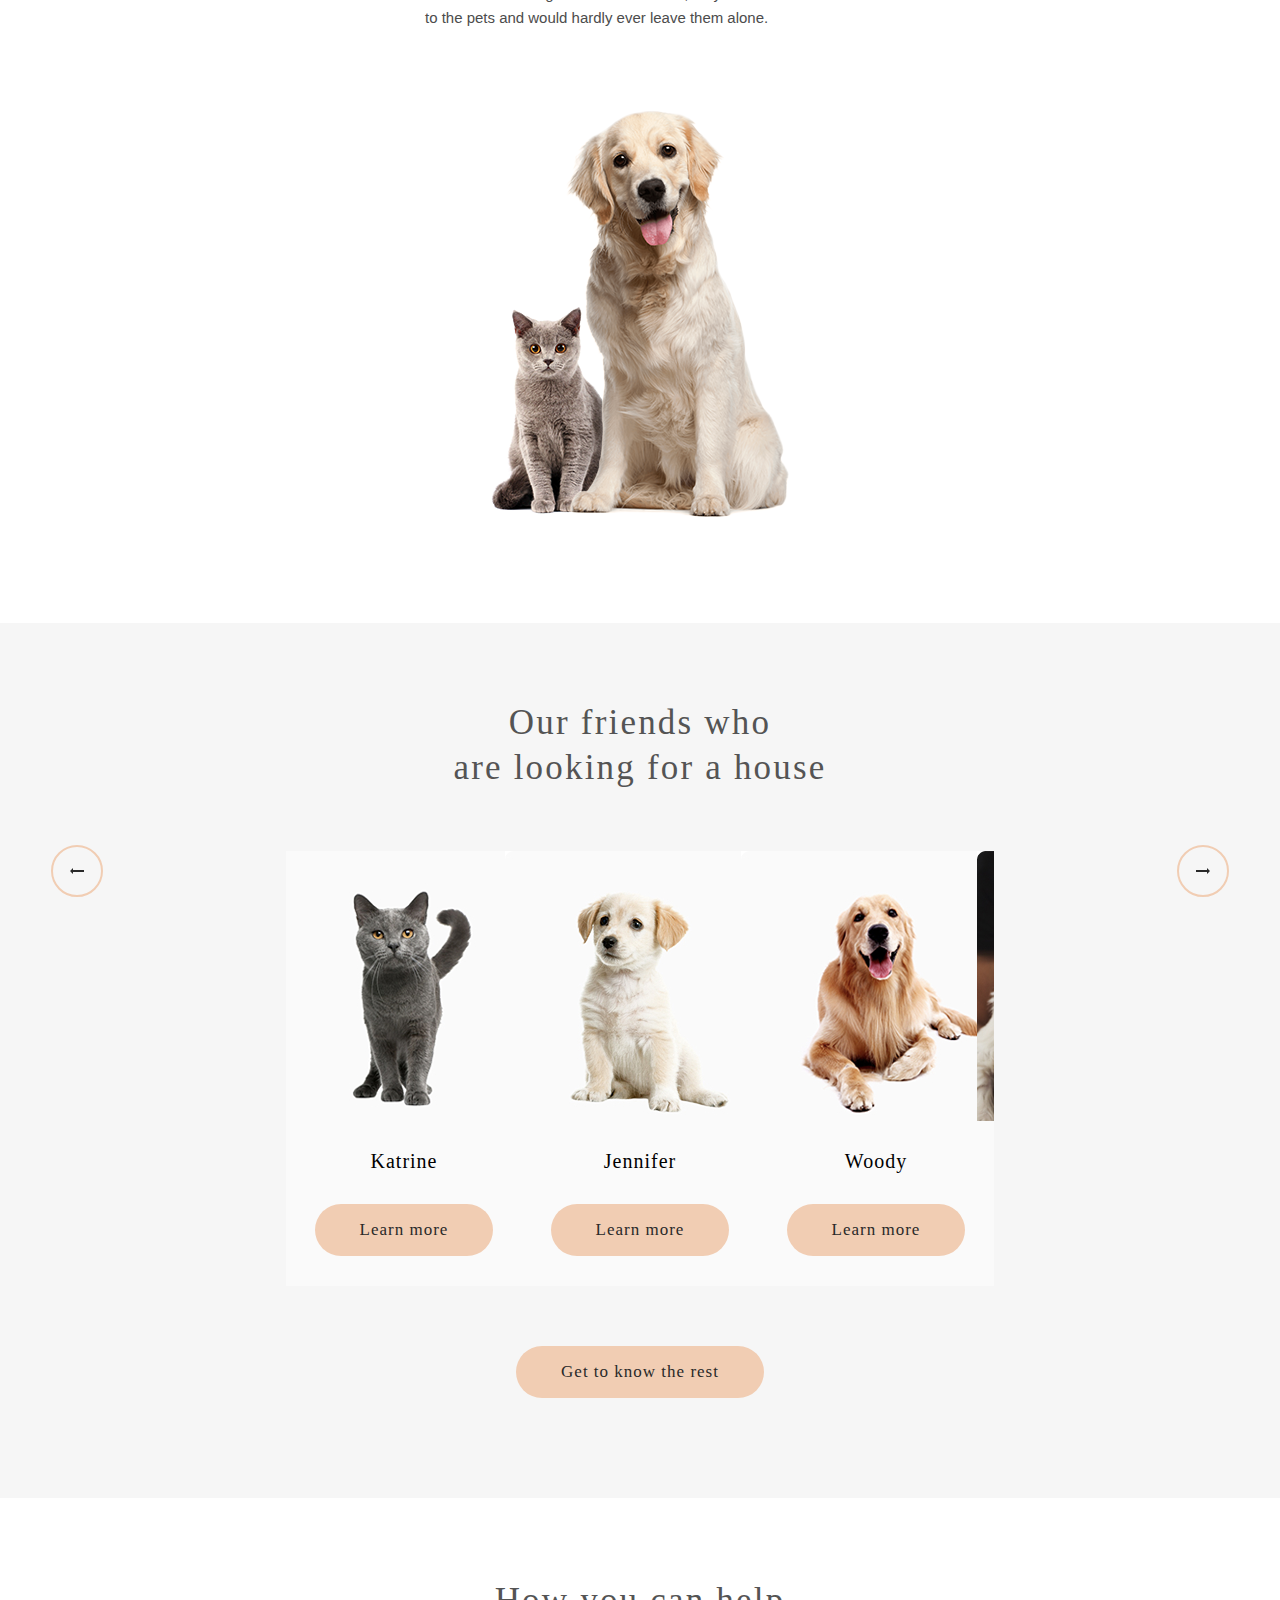
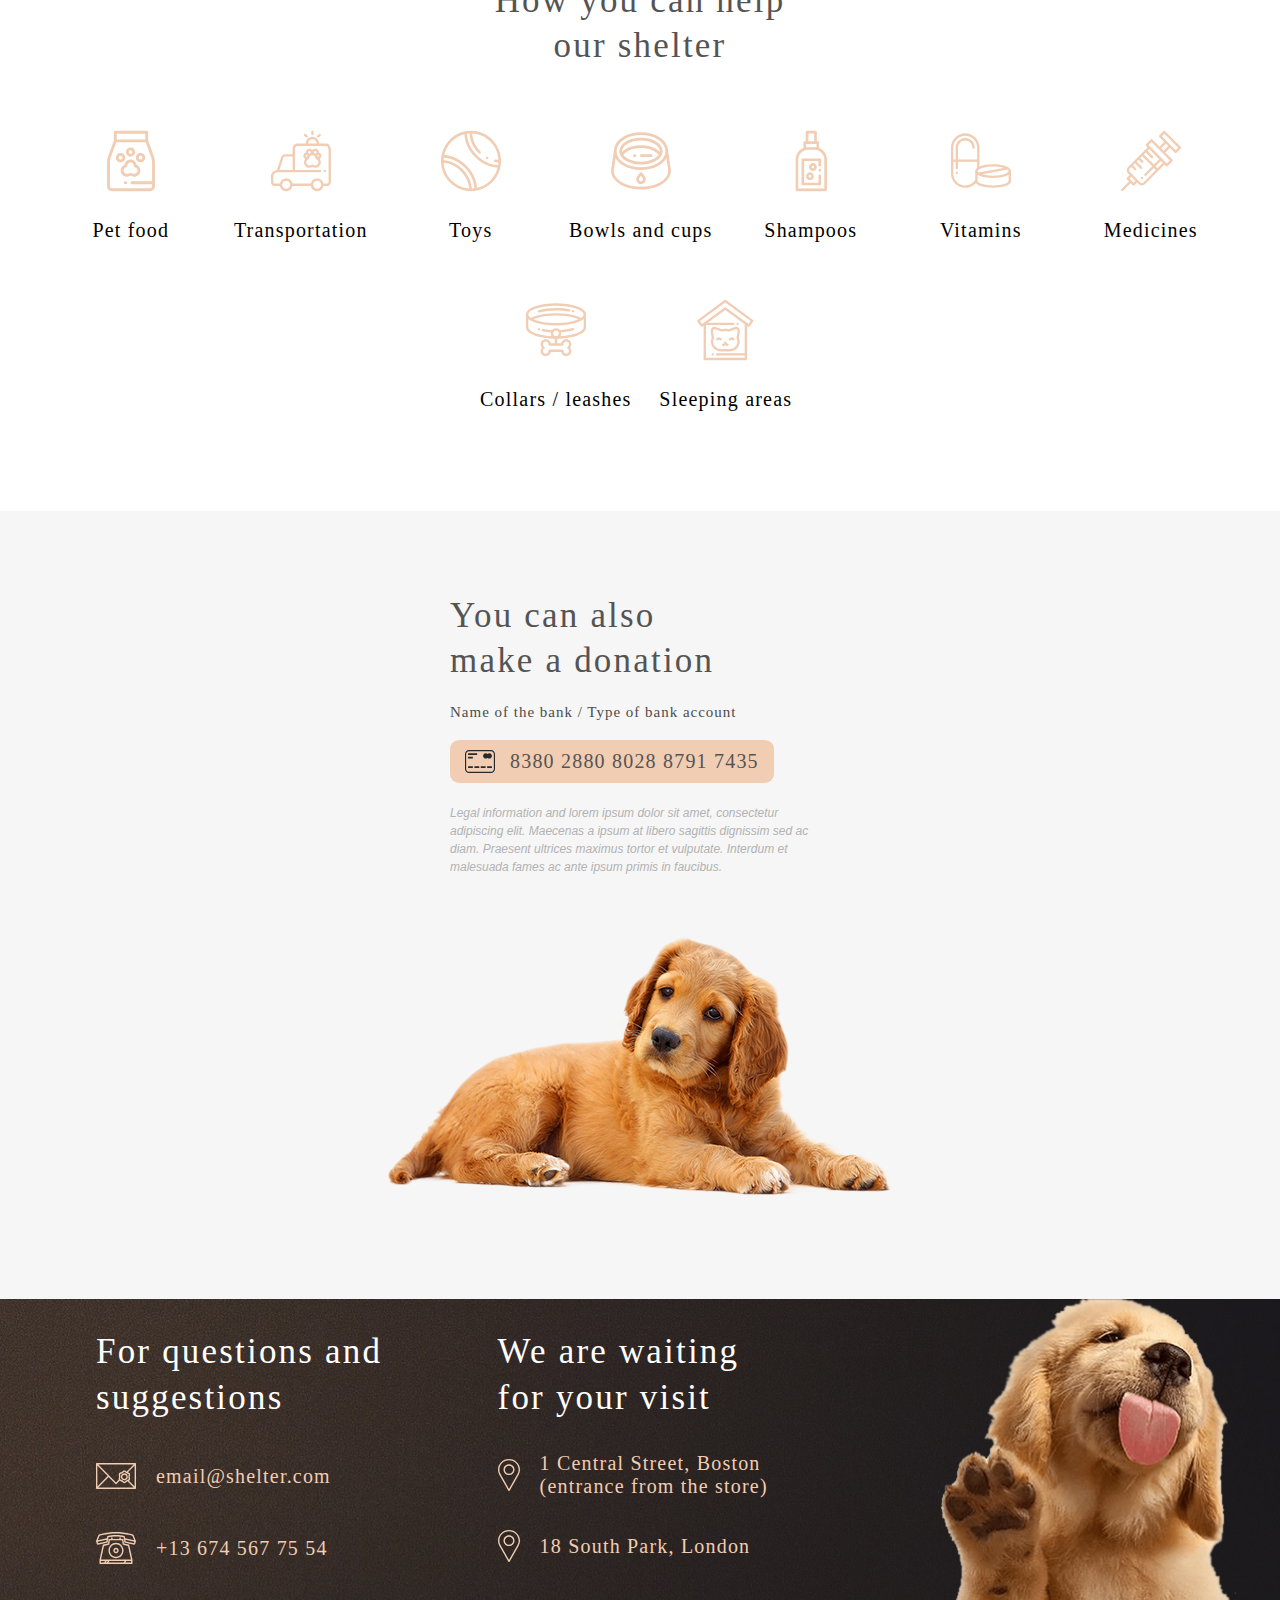
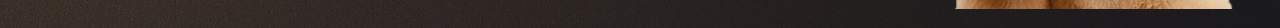
==== commit 30ebc10a: "feat: added media 320 - 768 px" ====
--- a/shelter/pages/main/index.html
+++ b/shelter/pages/main/index.html
@@ -262,13 +262,15 @@
         </div>
         <div class="footer__item">
           <h3 class="about-heading heading footer-heading">We are waiting for your visit</h3>
-          <div class="footer__item-element footer__location">
-            <img src="/shelter/assets/icons/icon-marker.svg" alt="email" class="footer-item__img">
-            <a href="https://www.google.com.ua/maps/place/1+Central+St,+Boston,+MA+02109,+%D0%A1%D0%A8%D0%90/@42.3585519,-71.056915,17z/data=!3m1!4b1!4m5!3m4!1s0x89e370868bc2ce7b:0x82fa7db94f5fea9e!8m2!3d42.3585519!4d-71.0547263?hl=ru" class="credit-card__link footer__item-link">1 Central Street, Boston (entrance from the store)</a>
-          </div>
-          <div class="footer__item-element footer__location">
-            <img src="/shelter/assets/icons/icon-marker.svg" alt="email" class="footer-item__img">
-            <a href="https://www.google.com.ua/maps/search/18+South+Park,+London+/@51.5285582,-0.2416815,11z/data=!3m1!4b1?hl=ru" class="credit-card__link footer__item-link">18 South Park, London </a>
+          <div class="footer__location-wrap">
+            <div class="footer__item-element footer__location">
+              <img src="/shelter/assets/icons/icon-marker.svg" alt="email" class="footer-item__img">
+              <a href="https://www.google.com.ua/maps/place/1+Central+St,+Boston,+MA+02109,+%D0%A1%D0%A8%D0%90/@42.3585519,-71.056915,17z/data=!3m1!4b1!4m5!3m4!1s0x89e370868bc2ce7b:0x82fa7db94f5fea9e!8m2!3d42.3585519!4d-71.0547263?hl=ru" class="credit-card__link footer__item-link">1 Central Street, Boston (entrance from the store)</a>
+            </div>
+            <div class="footer__item-element footer__location">
+              <img src="/shelter/assets/icons/icon-marker.svg" alt="email" class="footer-item__img">
+              <a href="https://www.google.com.ua/maps/search/18+South+Park,+London+/@51.5285582,-0.2416815,11z/data=!3m1!4b1?hl=ru" class="credit-card__link footer__item-link">18 South Park, London </a>
+            </div>
           </div>
         </div>
         <div class="footer__item footer__item--puppy">
--- a/shelter/pages/main/style.css
+++ b/shelter/pages/main/style.css
@@ -670,7 +670,7 @@
             flex-direction: column;
     margin-bottom: 3.4375rem;
     width: 33%;
-    maw-width: 10.625rem;
+    max-width: 10.625rem;
   }
   .list-item:nth-child(2) {
     padding-left: 0rem;
@@ -740,6 +740,26 @@
 }
 
 @media screen and (min-width: 320px) and (max-width: 767px) {
+  .section {
+    padding: 2.625rem 0;
+  }
+  .heading {
+    margin: 0 auto;
+    width: 100%;
+    font-size: 1.5625rem;
+    text-align: center;
+    letter-spacing: 1.2px;
+  }
+  .paragraph-l {
+    text-align: justify;
+  }
+  .container {
+    width: 93.75%;
+  }
+  .header__row {
+    padding: 0;
+    width: 100%;
+  }
   .navigation {
     display: -webkit-box;
     display: -ms-flexbox;
@@ -809,8 +829,8 @@
   .burger {
     display: block;
     position: absolute;
-    top: 30px;
-    right: 70px;
+    top: 28px;
+    right: 53px;
     width: 30px;
     height: 3px;
     background-color: #F1CDB3;
@@ -855,5 +875,255 @@
     -webkit-transform: rotate(90deg);
             transform: rotate(90deg);
   }
+  .hero__row {
+    -webkit-box-align: center;
+        -ms-flex-align: center;
+            align-items: center;
+  }
+  .hero-text {
+    display: -webkit-box;
+    display: -ms-flexbox;
+    display: flex;
+    -webkit-box-align: center;
+        -ms-flex-align: center;
+            align-items: center;
+    -webkit-box-pack: center;
+        -ms-flex-pack: center;
+            justify-content: center;
+    -webkit-box-orient: vertical;
+    -webkit-box-direction: normal;
+        -ms-flex-direction: column;
+            flex-direction: column;
+    margin: 0;
+  }
+  .hero__title {
+    max-width: 12rem;
+    font-size: 1.5625rem;
+    text-align: center;
+    letter-spacing: 1.17px;
+  }
+  .hero__subtitle {
+    font-size: 0.9325rem;
+    text-align: center;
+  }
+  .hero-image__wrapper {
+    margin: 6.25rem 0 0 2.5rem;
+    width: 16.25rem;
+    height: 17.3rem;
+  }
+  .about__row {
+    margin: 0;
+  }
+  .about-heading {
+    max-width: 19rem;
+  }
+  .about__text {
+    margin: 0;
+    width: 90%;
+    max-width: 45rem;
+  }
+  .about__image {
+    width: 100%;
+    height: 100%;
+    -o-object-fit: cover;
+       object-fit: cover;
+    -o-object-position: center;
+       object-position: center;
+  }
+  .about__image-wrapper {
+    margin-top: 2.5rem;
+    max-width: 16.25rem;
+  }
+  .about-subheading:nth-child(3) {
+    margin-top: 1.3rem;
+  }
+  .pets__row {
+    margin-top: 2.625rem;
+  }
+  .pets__slider {
+    margin-bottom: 7.125rem;
+  }
+  .button__arrow {
+    top: 46%;
+  }
+  .button__arrow-prev {
+    left: 25%;
+  }
+  .button__arrow-next {
+    right: 25%;
+  }
+  .help {
+    padding-bottom: 0.6rem;
+  }
+  .help-list {
+    padding: 0;
+  }
+  .help-list__row {
+    -webkit-box-pack: justify;
+        -ms-flex-pack: justify;
+            justify-content: space-between;
+    margin: 2.625rem 0 0;
+    width: 100%;
+  }
+  .list-item {
+    -webkit-box-orient: vertical;
+    -webkit-box-direction: normal;
+        -ms-flex-direction: column;
+            flex-direction: column;
+    margin-bottom: 1.9rem;
+    width: 44%;
+    max-width: 8.125rem;
+  }
+  .list-item:nth-child(2) {
+    padding-right: 0.8rem;
+  }
+  .list-item:nth-child(3) {
+    padding-right: 0rem;
+  }
+  .list-item:nth-child(4) {
+    padding-right: 0.8rem;
+  }
+  .list-item:nth-child(6) {
+    padding-right: 0.8rem;
+  }
+  .list-item:nth-child(7) {
+    padding-right: 0.8rem;
+  }
+  .list-item:nth-child(8) {
+    padding-right: 0rem;
+  }
+  .list-item:nth-child(9) {
+    padding-left: 0rem;
+  }
+  .item__image {
+    width: 100%;
+    height: 100%;
+    -o-object-fit: cover;
+       object-fit: cover;
+    -o-object-position: center;
+       object-position: center;
+  }
+  .item-img__wrap {
+    margin-bottom: 1.3rem;
+    width: 50px;
+    height: 50px;
+    min-height: auto;
+  }
+  .item-heading {
+    font-size: 0.9375rem;
+    line-height: 110%;
+    letter-spacing: 1px;
+  }
+  .donation {
+    padding: 2.7rem 0 2.35rem;
+  }
+  .donation__row {
+    -webkit-box-orient: vertical;
+    -webkit-box-direction: normal;
+        -ms-flex-direction: column;
+            flex-direction: column;
+    -webkit-box-align: center;
+        -ms-flex-align: center;
+            align-items: center;
+    margin-right: 0;
+  }
+  .donation-dog {
+    width: 100%;
+    height: 100%;
+    -o-object-fit: cover;
+       object-fit: cover;
+    -o-object-position: center;
+       object-position: center;
+  }
+  .donation-dog__wrap {
+    padding-top: 0;
+    max-width: 16.25rem;
+  }
+  .donation__text {
+    display: -webkit-box;
+    display: -ms-flexbox;
+    display: flex;
+    -webkit-box-align: center;
+        -ms-flex-align: center;
+            align-items: center;
+    -webkit-box-pack: center;
+        -ms-flex-pack: center;
+            justify-content: center;
+    -webkit-box-orient: vertical;
+    -webkit-box-direction: normal;
+        -ms-flex-direction: column;
+            flex-direction: column;
+    margin: 0 auto 2.8rem;
+    padding-left: 0;
+    width: 100%;
+    max-width: 17.25rem;
+    -webkit-box-ordinal-group: 2;
+        -ms-flex-order: 1;
+            order: 1;
+  }
+  .donation-heading {
+    max-width: 13rem;
+  }
+  .donation-subheading {
+    margin-top: 1.2rem;
+    text-align: start;
+    font-size: 0.9375rem;
+    letter-spacing: 0;
+  }
+  .credit-card {
+    margin: 1.2rem 0 1.3rem;
+    padding: 0.625rem 0 0.625rem 0.75rem;
+    width: 100%;
+  }
+  .credit-card__link {
+    font-size: 0.9375rem;
+    line-height: 110%;
+    letter-spacing: 1px;
+  }
+  .credit-card__desk {
+    width: 100%;
+    text-align: justify;
+  }
+  .footer__item {
+    display: -webkit-box;
+    display: -ms-flexbox;
+    display: flex;
+    -webkit-box-orient: vertical;
+    -webkit-box-direction: normal;
+        -ms-flex-direction: column;
+            flex-direction: column;
+    -webkit-box-align: center;
+        -ms-flex-align: center;
+            align-items: center;
+    padding: 1.9rem 0 0.55rem 0;
+    max-width: 23.75rem;
+  }
+  .footer__item-link {
+    font-size: 1.25rem;
+    line-height: 115%;
+  }
+  .footer__item:nth-child(2) {
+    padding-left: 0;
+  }
+  .footer__item--puppy {
+    margin-top: 2rem;
+    padding: 0;
+    width: 16.25rem;
+    height: 16.8125rem;
+  }
+  .footer-puppy {
+    width: 100%;
+    height: 100%;
+    -o-object-fit: cover;
+       object-fit: cover;
+    -o-object-position: center;
+       object-position: center;
+  }
+  .footer-heading {
+    max-width: 15rem;
+  }
+  .footer__location {
+    margin-top: 2.5rem;
+  }
 }
 /*# sourceMappingURL=style.css.map */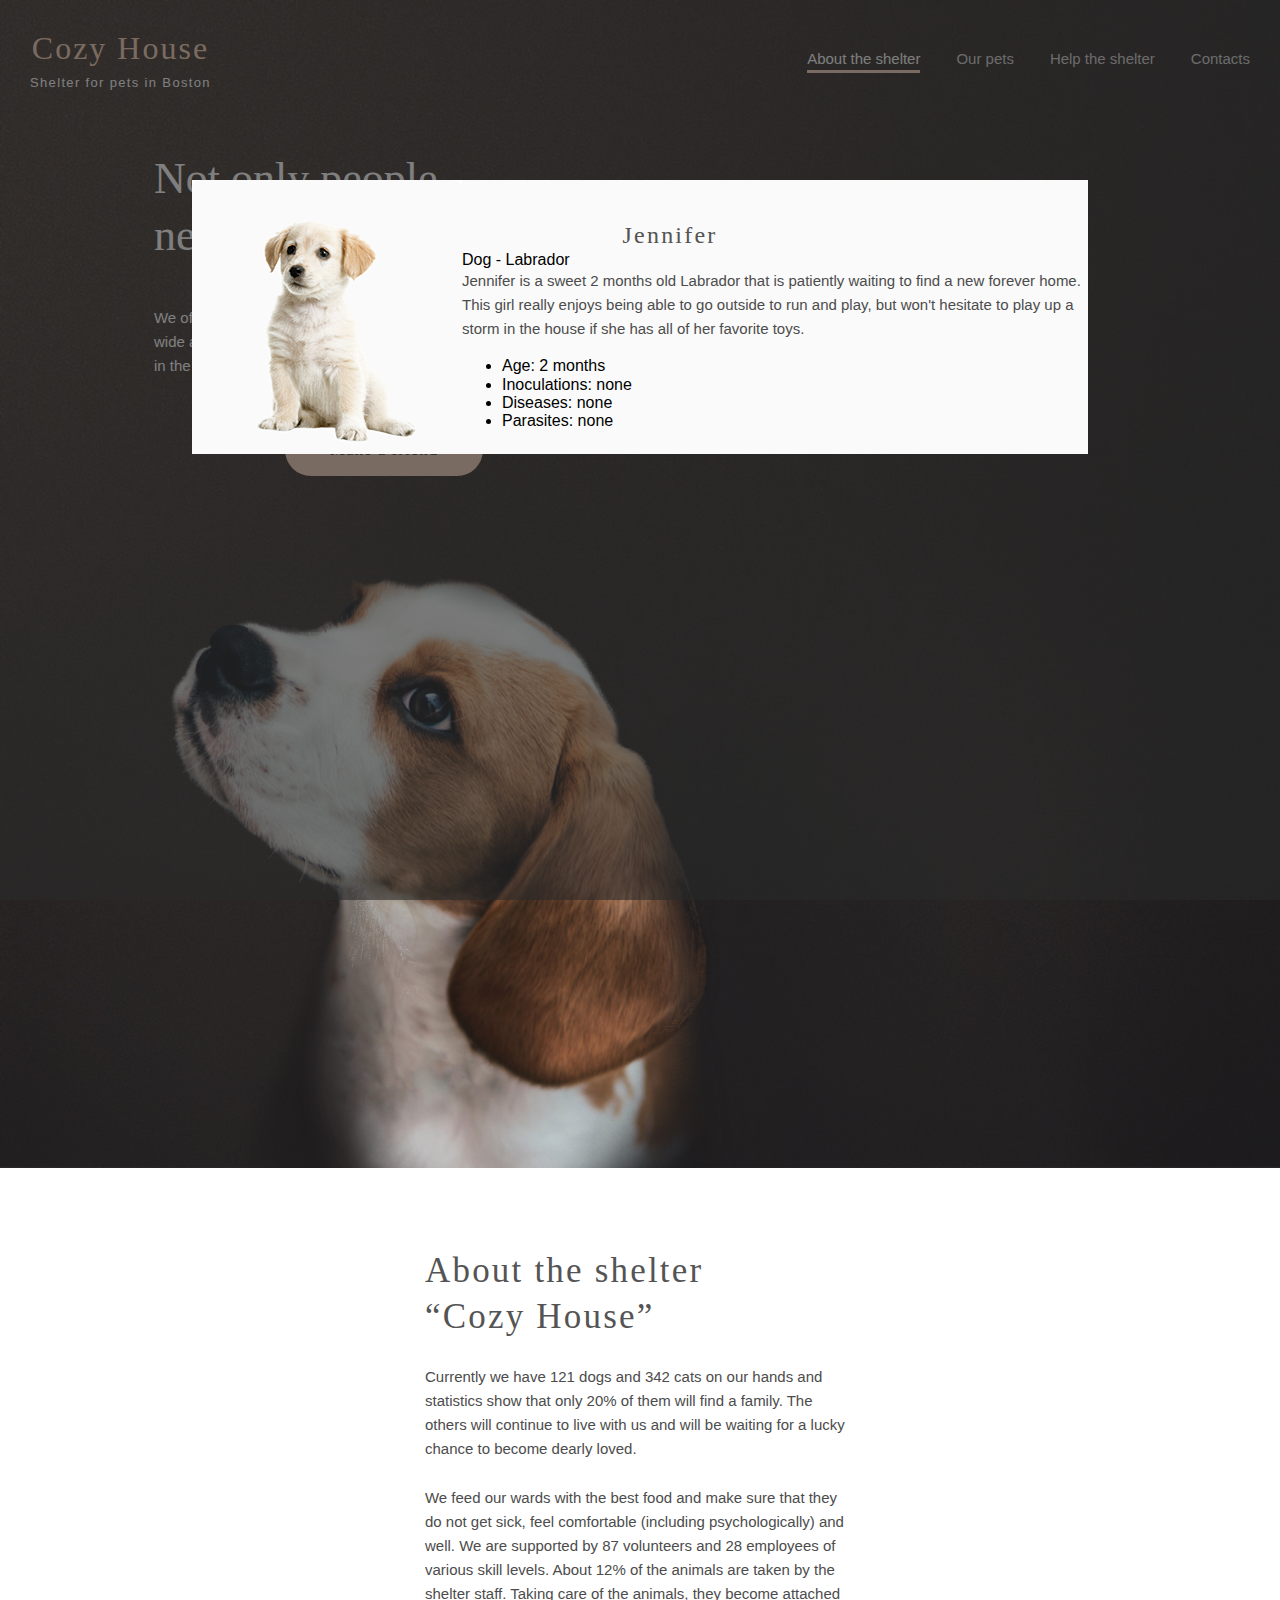
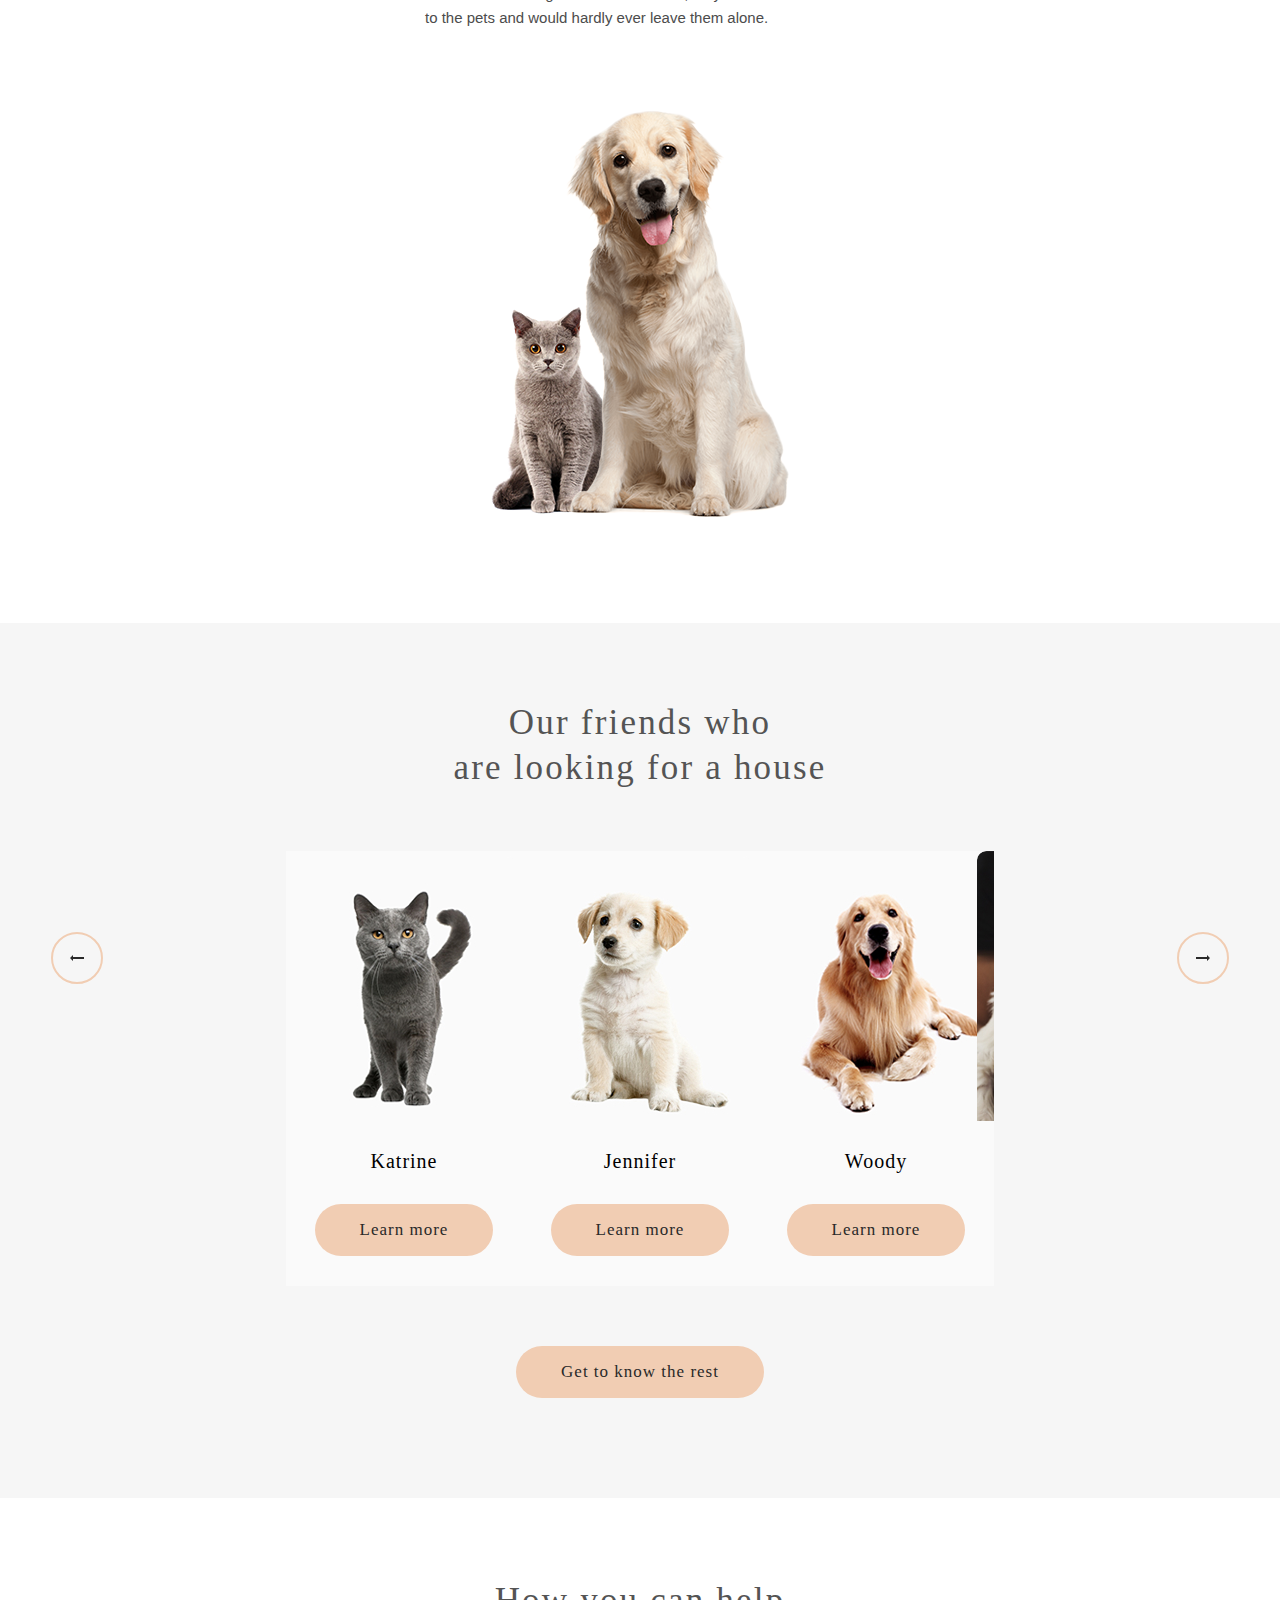
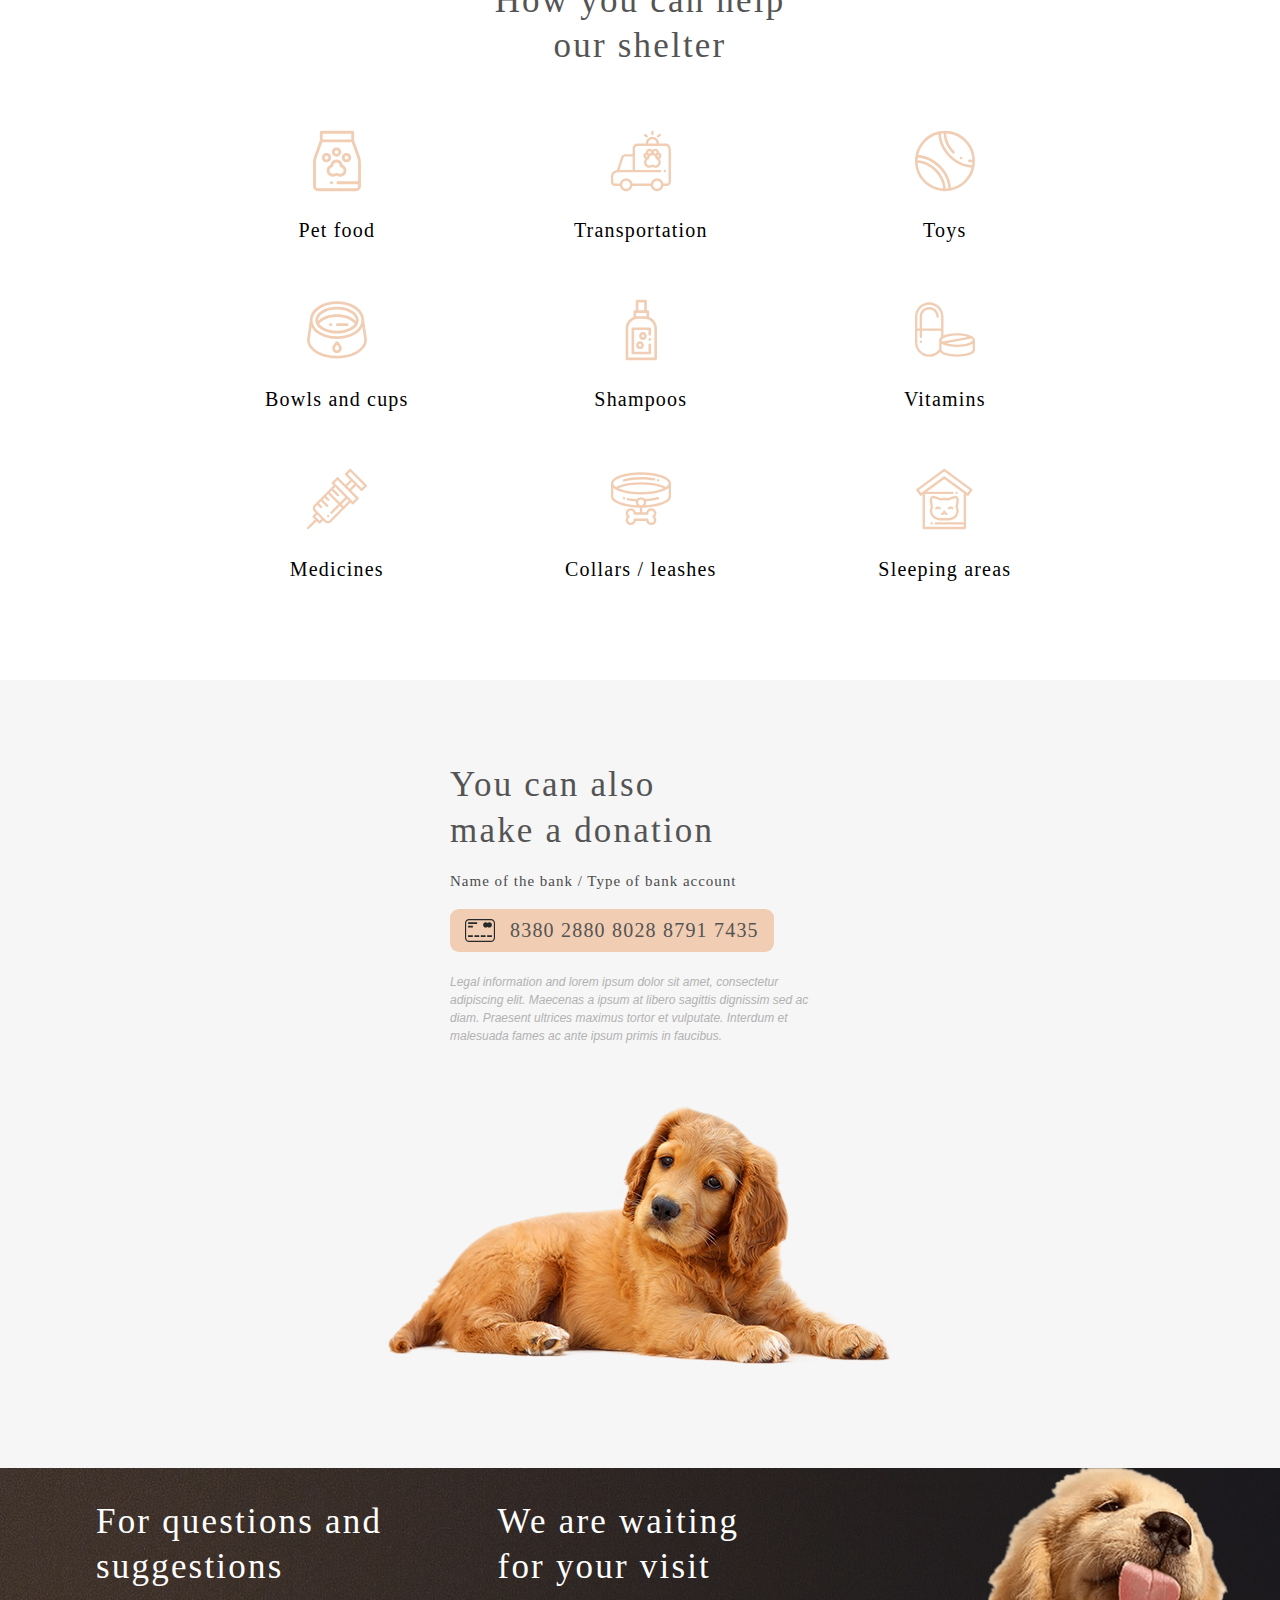
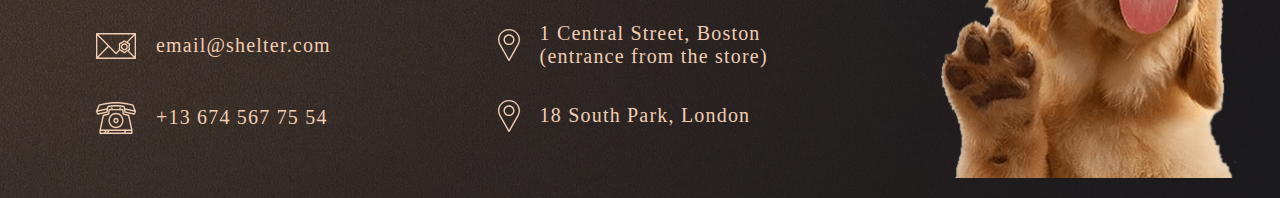
==== commit 80feb4df: "fix: fixed some function" ====
--- a/shelter/pages/main/index.html
+++ b/shelter/pages/main/index.html
@@ -27,10 +27,10 @@
               <a href="#" class="menu__item-link">Our pets</a>
             </li>
             <li class="menu__item">
-              <a href="#" class="menu__item-link">Help the shelter</a>
+              <a href="#help" class="menu__item-link">Help the shelter</a>
             </li>
             <li class="menu__item">
-              <a href="#" class="menu__item-link">Contacts</a>
+              <a href="#contacts" class="menu__item-link">Contacts</a>
             </li>
           </ul>
         </nav>
@@ -153,7 +153,7 @@
     <!-- /.container -->
   </section>
   <!-- /.pets -->
-  <section class="help section">
+  <section class="help section" id="help">
     <div class="container">
       <h3 class="help-heading heading">How you can help
         <br>our shelter</h3>
@@ -246,7 +246,7 @@
     <!-- /.container -->
   </section>
   <!-- /.donation -->
-  <footer class="footer">
+  <footer class="footer" id="contacts">
     <div class="container">
       <div class="row footer__row">
         <div class="footer__item">
@@ -281,6 +281,35 @@
     <!-- /.container -->
   </footer>
   <!-- /.footer -->
+  <div class="popup-call popup">
+    <div class="popup-dialog">
+      <div class="popup-content">
+        <button class="popup-close"></button>
+        <div class="row popup__row">
+          <div class="popup__image-wrapper">
+            <img src="/shelter/assets/images/pets-jennifer.jpg" alt="popup-pets" class="popup__image">
+          </div>
+          <div class="popup__text">
+            <h3 class="popup-heading heading">Jennifer</h3>
+            <span class="popup-subtitle">Dog - Labrador</span>
+            <p class="popup-subheading paragraph-l">
+              Jennifer is a sweet 2 months old Labrador that is patiently waiting to find a new forever home. This girl really enjoys being able to go outside to run and play, but won't hesitate to play up a storm in the house if she has all of her favorite toys.
+            </p>
+            <ul class="popup-list">
+              <li class="popup-list__item"><span class="popup-list__info">Age: </span>2 months</li>
+              <li class="popup-list__item"><span class="popup-list__info">Inoculations: </span>none</li>
+              <li class="popup-list__item"><span class="popup-list__info">Diseases: </span>none</li>
+              <li class="popup-list__item"><span class="popup-list__info">Parasites: </span>none</li>
+            </ul>
+
+          </div>
+        </div>
+      </div>
+      <!-- /.popup-content -->
+    </div>
+    <!-- /.popup-dialog -->
+  </div>
+  <!-- /.popup-call popup -->
   <script src="swiper.min.js"></script>
   <script src="script.js"></script>
 </body>
--- a/shelter/pages/main/style.css
+++ b/shelter/pages/main/style.css
@@ -103,6 +103,7 @@
   display: -ms-flexbox;
   display: flex;
   width: 27.678rem;
+  overflow: hidden;
 }
 
 .menu {
@@ -317,6 +318,8 @@
 
 .pets-card__image {
   margin-bottom: 1.59rem;
+  border-top-right-radius: 0.6rem;
+  border-top-left-radius: 0.6rem;
 }
 
 .pets-card__name {
@@ -402,7 +405,7 @@
           flex-direction: column;
   margin-bottom: 3.4375rem;
   width: 20%;
-  maw-width: 10.31rem;
+  max-width: 15rem;
 }
 
 .list-item:nth-child(2) {
@@ -426,7 +429,7 @@
 }
 
 .list-item:nth-child(8) {
-  padding-right: 3.3rem;
+  padding-right: 2.65rem;
 }
 
 .list-item:nth-child(9) {
@@ -579,6 +582,61 @@
   margin-top: 2rem;
 }
 
+.popup {
+  position: fixed;
+  left: 0;
+  top: 0;
+  bottom: 0;
+  width: 100%;
+  height: 100%;
+  z-index: 3;
+  background-color: rgba(41, 41, 41, 0.6);
+}
+
+.popup-close {
+  position: absolute;
+  top: -5rem;
+  right: -5rem;
+  width: 3.25rem;
+  height: 3.25rem;
+  border: 2px solid #F1CDB3;
+  border-radius: 50%;
+  background: transparent url("/shelter/assets/icons/modal_close_button.svg") no-repeat center;
+  border: none;
+  cursor: pointer;
+}
+
+.popup-content {
+  display: -webkit-box;
+  display: -ms-flexbox;
+  display: flex;
+  -webkit-box-align: center;
+      -ms-flex-align: center;
+          align-items: center;
+  -webkit-box-pack: center;
+      -ms-flex-pack: center;
+          justify-content: center;
+  -webkit-box-orient: vertical;
+  -webkit-box-direction: normal;
+      -ms-flex-direction: column;
+          flex-direction: column;
+  position: fixed;
+  left: 50%;
+  top: 20%;
+  width: 70%;
+  max-width: 56.25rem;
+  -webkit-transform: translateX(-50%);
+          transform: translateX(-50%);
+  background-color: #FAFAFA;
+}
+
+.popup-heading {
+  margin: 0;
+  padding-top: 2rem;
+  font-size: 1.5rem;
+  text-align: center;
+}
+
 @media screen and (max-width: 1280px) {
   .container {
     width: 100%;
@@ -670,7 +728,7 @@
             flex-direction: column;
     margin-bottom: 3.4375rem;
     width: 33%;
-    max-width: 10.625rem;
+    max-width: 19rem;
   }
   .list-item:nth-child(2) {
     padding-left: 0rem;
@@ -771,7 +829,7 @@
         -ms-flex-pack: end;
             justify-content: flex-end;
     width: 100%;
-    height: 51.4375rem;
+    height: 51.5rem;
     position: absolute;
     top: -2rem;
     right: 0;
@@ -794,10 +852,12 @@
     -webkit-box-direction: normal;
         -ms-flex-direction: column;
             flex-direction: column;
-    margin: 0 0 0.2rem 0;
+    position: relative;
+    right: -320px;
+    margin: 0;
     padding: 0;
     width: 20rem;
-    height: 51.4375rem;
+    height: 51.5rem;
     list-style-type: none;
     background-color: #292929;
   }
@@ -903,6 +963,7 @@
     letter-spacing: 1.17px;
   }
   .hero__subtitle {
+    max-width: 18.75rem;
     font-size: 0.9325rem;
     text-align: center;
   }
@@ -972,7 +1033,6 @@
             flex-direction: column;
     margin-bottom: 1.9rem;
     width: 44%;
-    max-width: 8.125rem;
   }
   .list-item:nth-child(2) {
     padding-right: 0.8rem;
